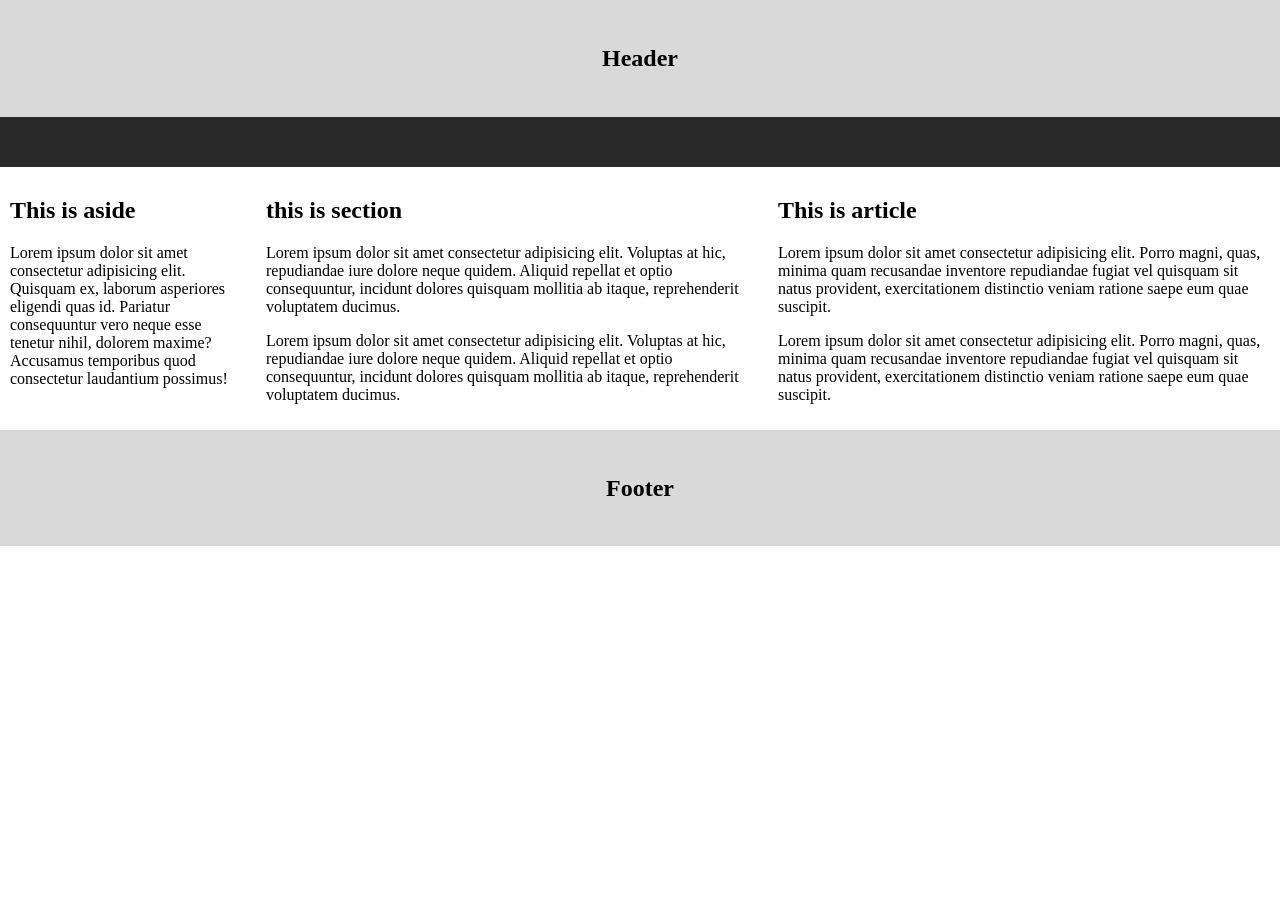
==== index.html @ af1b1bcb "web site created" ====
<!DOCTYPE html>
<html lang="en">
<head>
    <meta charset="UTF-8">
    <meta name="viewport" content="width=device-width, initial-scale=1.0">
    <title>PhotoBox</title>
    <link rel="stylesheet" href="style.css">
</head>
<body>
    <header>
        <h2>Header</h2>
    </header>

    <nav class="navbar"></nav>

    <main>
        <aside>
            <h2>This is aside</h2>
            <p>Lorem ipsum dolor sit amet consectetur adipisicing elit. Quisquam ex, laborum asperiores eligendi quas id. Pariatur consequuntur vero neque esse tenetur nihil, dolorem maxime? Accusamus temporibus quod consectetur laudantium possimus!</p>
        </aside>

        <section>
            <h2>this is section</h2>
            <p>Lorem ipsum dolor sit amet consectetur adipisicing elit. Voluptas at hic, repudiandae iure dolore neque quidem. Aliquid repellat et optio consequuntur, incidunt dolores quisquam mollitia ab itaque, reprehenderit voluptatem ducimus.</p>
            <p>Lorem ipsum dolor sit amet consectetur adipisicing elit. Voluptas at hic, repudiandae iure dolore neque quidem. Aliquid repellat et optio consequuntur, incidunt dolores quisquam mollitia ab itaque, reprehenderit voluptatem ducimus.</p>
        </section>

        <article>
            <h2>This is article</h2>
            <p>Lorem ipsum dolor sit amet consectetur adipisicing elit. Porro magni, quas, minima quam recusandae inventore repudiandae fugiat vel quisquam sit natus provident, exercitationem distinctio veniam ratione saepe eum quae suscipit.</p>
            <p>Lorem ipsum dolor sit amet consectetur adipisicing elit. Porro magni, quas, minima quam recusandae inventore repudiandae fugiat vel quisquam sit natus provident, exercitationem distinctio veniam ratione saepe eum quae suscipit.</p>
        </article>
    </main>

    <footer>
        <h2>Footer</h2>
    </footer>


</body>
</html>
---- style.css ----
*{
    box-sizing: border-box;
}
body{
    margin: 0;
}
header{
    background-color: hsl(0, 0%, 85%);
    text-align: center;
    padding: 25px;
}
.navbar{
    background-color: hsl(0, 0%, 16%);
    height: 50px;
}
aside{
    width: 20%;
    float: left;
    padding: 10px;
}
section{
    width: 40%;
    float: left;
    padding: 10px;
}
article{
    width: 40%;
    float: left;
    padding: 10px;
}
footer{
    display: block;
    clear: both;
    background-color: hsl(0, 0%, 85%);
    text-align: center;
    padding: 25px;
}
@media screen and (max-width:600px) {
    aside, section, article{
        width: 100%;
    }
}
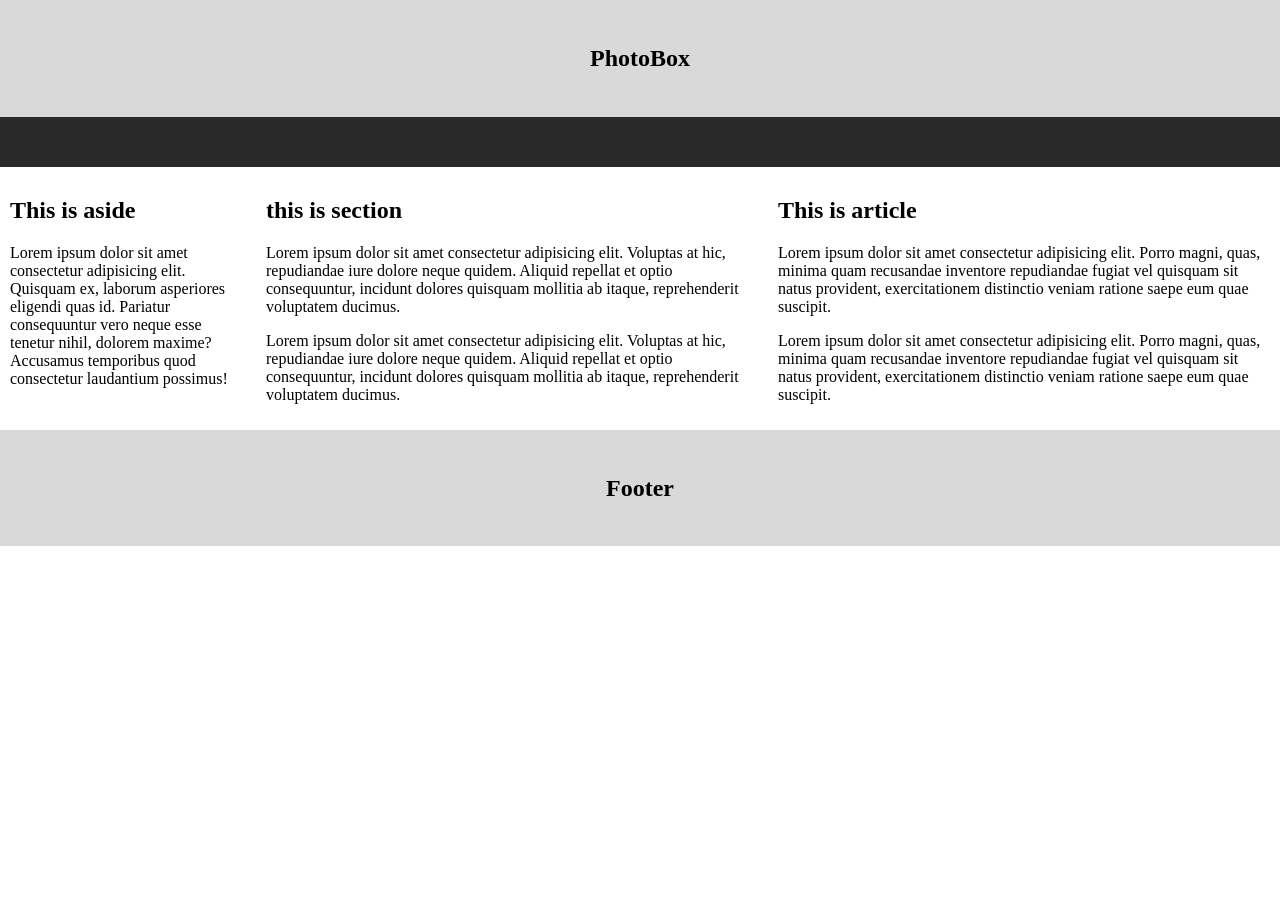
==== commit 20de6d20: "header changed" ====
--- a/index.html
+++ b/index.html
@@ -8,7 +8,7 @@
 </head>
 <body>
     <header>
-        <h2>Header</h2>
+        <h2>PhotoBox</h2>
     </header>
 
     <nav class="navbar"></nav>
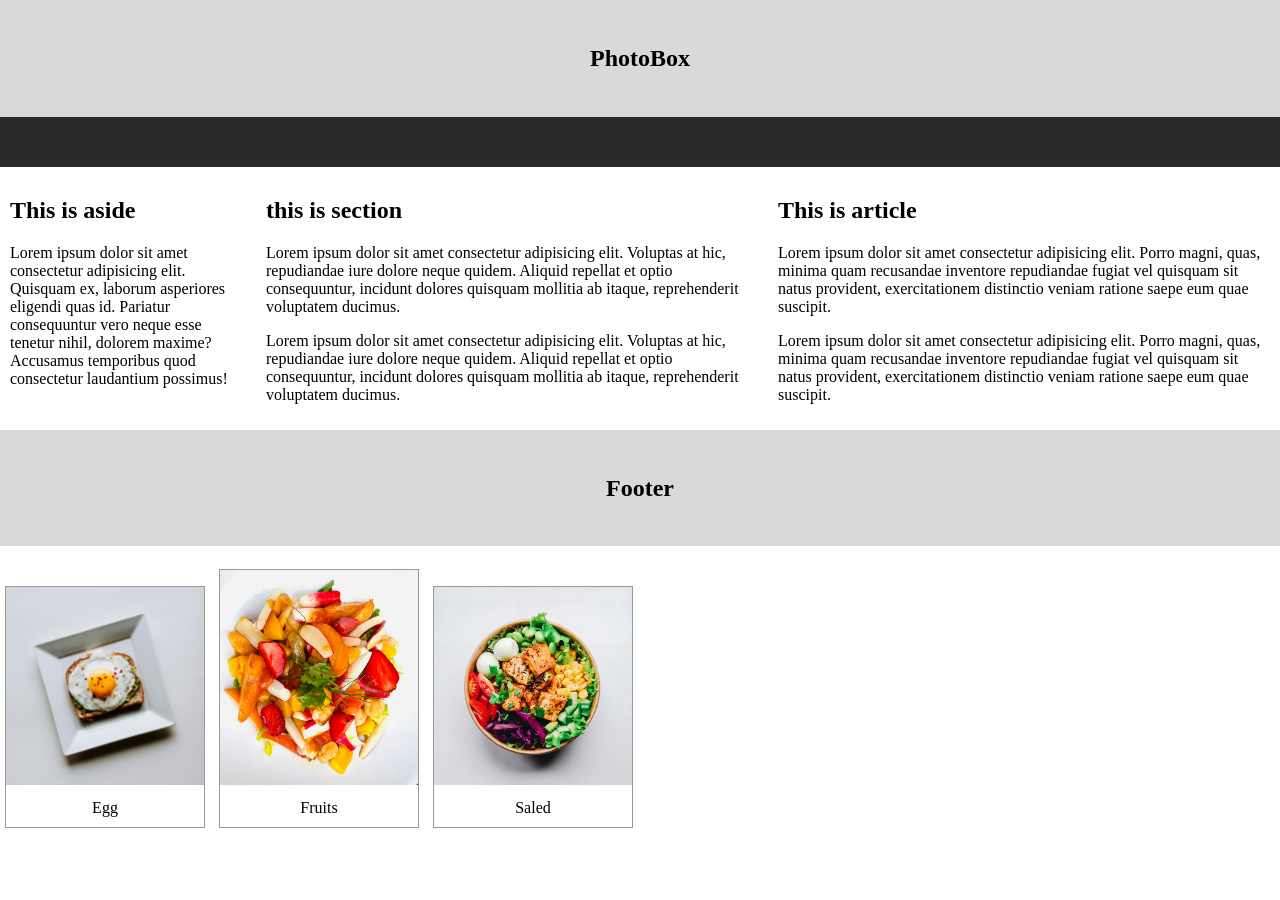
==== commit 85a1bae8: "img with css" ====
--- a/index.html
+++ b/index.html
@@ -36,6 +36,27 @@
         <h2>Footer</h2>
     </footer>
 
+    <br>
 
+    <div class="gallery">
+        <a target="_blank" href="img/egg.jpg">
+            <img src="img/egg.jpg" alt="egg">
+        </a>
+        <div class="description">Egg</div>
+    </div>
+    <div class="gallery">
+        <a target="_blank" href="img/fruits.jpg">
+            <img src="img/fruits.jpg" alt="fruits">
+        </a>
+        <div class="description">Fruits</div>
+    </div>
+    <div class="gallery">
+        <a target="_blank" href="img/saled.jpg">
+            <img src="img/saled.jpg" alt="saled">
+        </a>
+        <div class="description">Saled</div>
+    </div>
+    
+    
 </body>
 </html>
--- a/style.css
+++ b/style.css
@@ -39,4 +39,22 @@
     aside, section, article{
         width: 100%;
     }
+}
+
+.gallery{
+    display: inline-block;
+    border: 1px solid hsl(0, 0%, 60%);
+    margin: 5px;
+    width: 200px;
+}
+.gallery .description {
+    padding: 10px;
+    text-align: center;
+}
+.gallery:hover{
+    border: 1px solid hsl(0, 0%, 20%);
+}
+.gallery img{
+    width: 100%;
+    height: auto;
 }
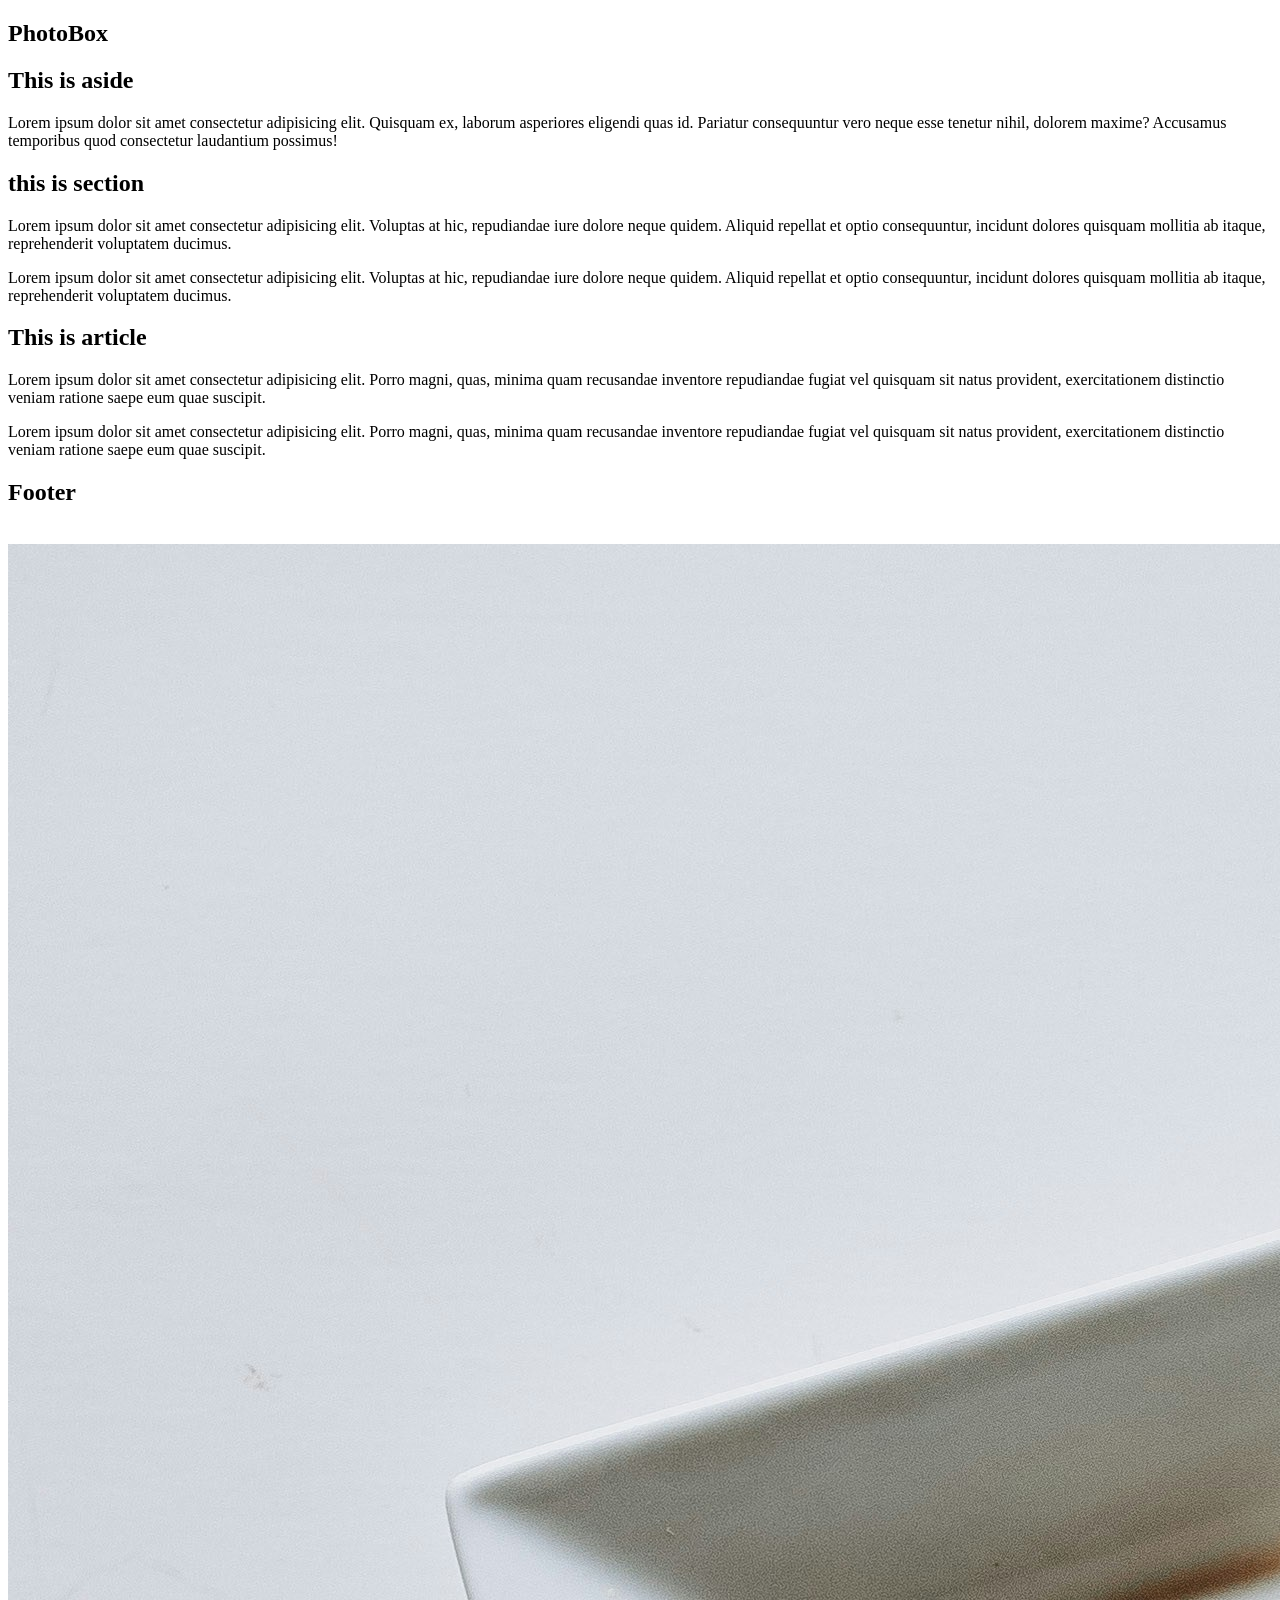
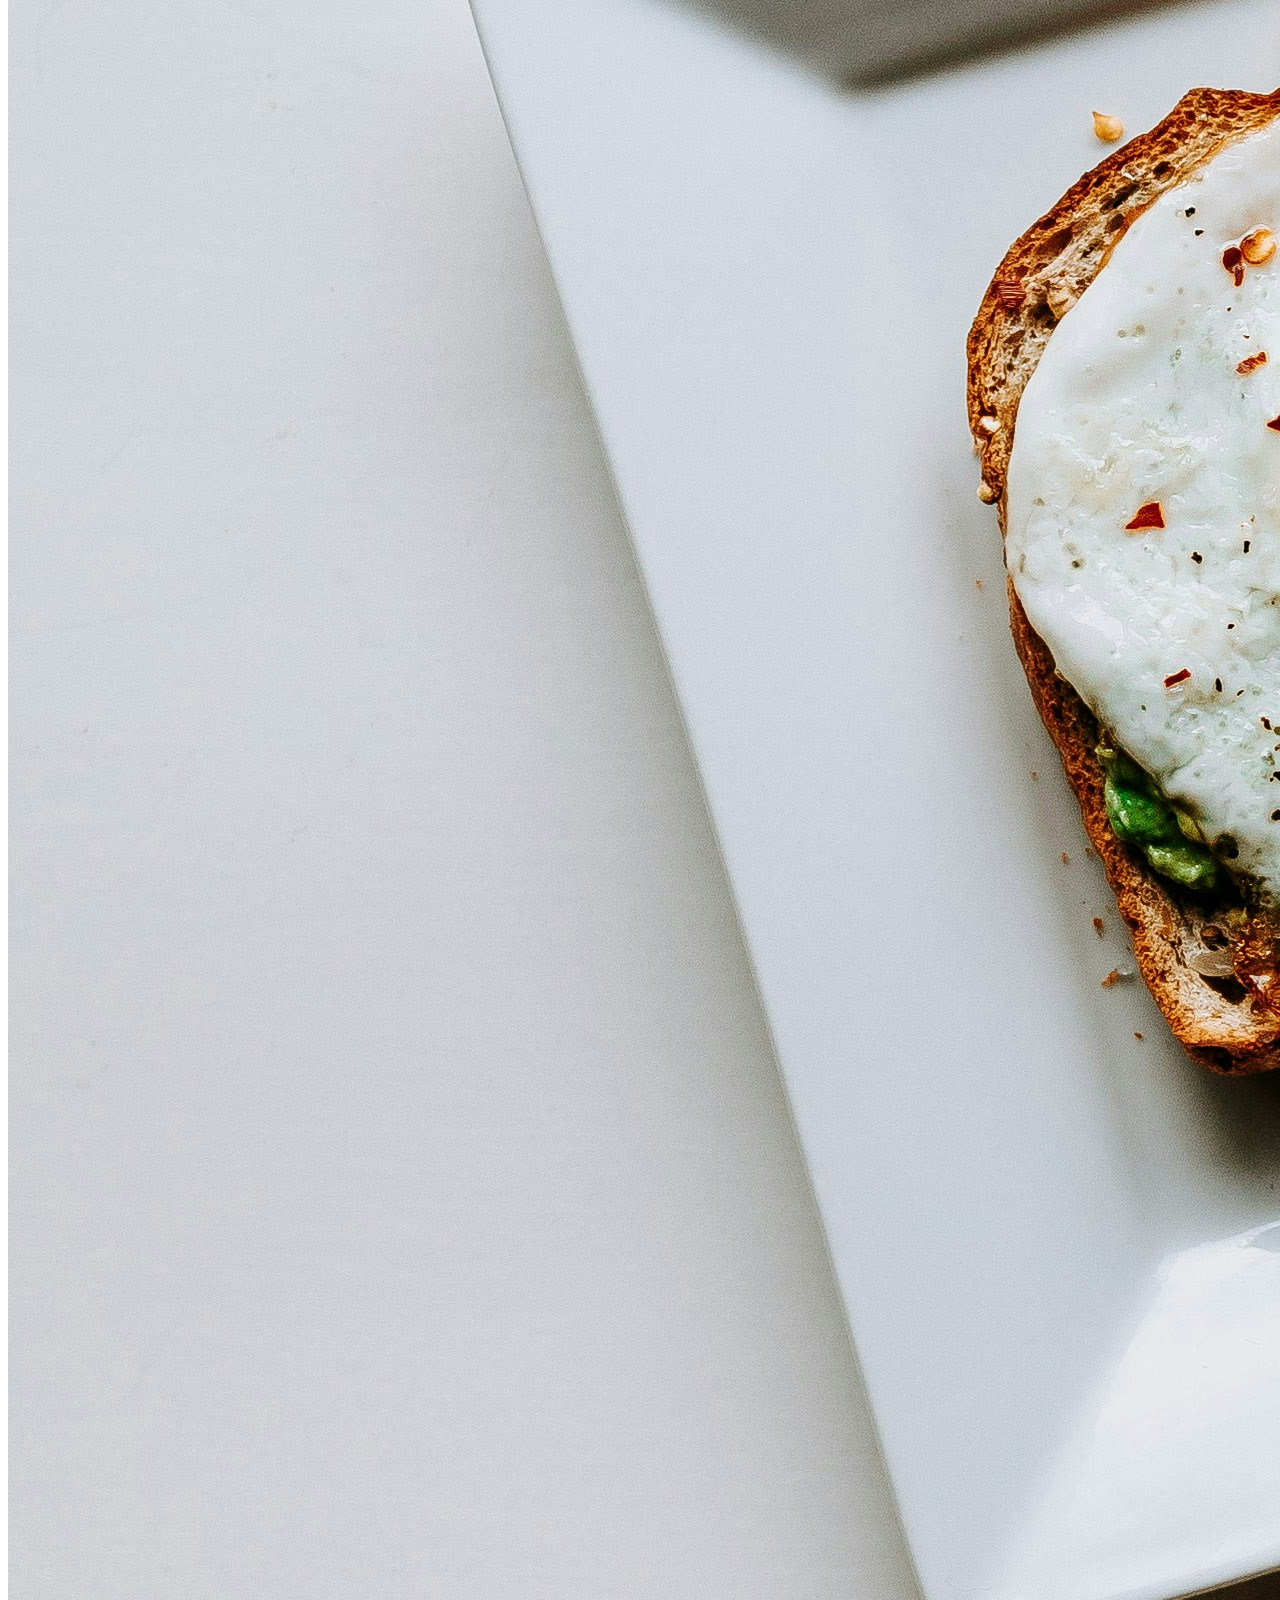
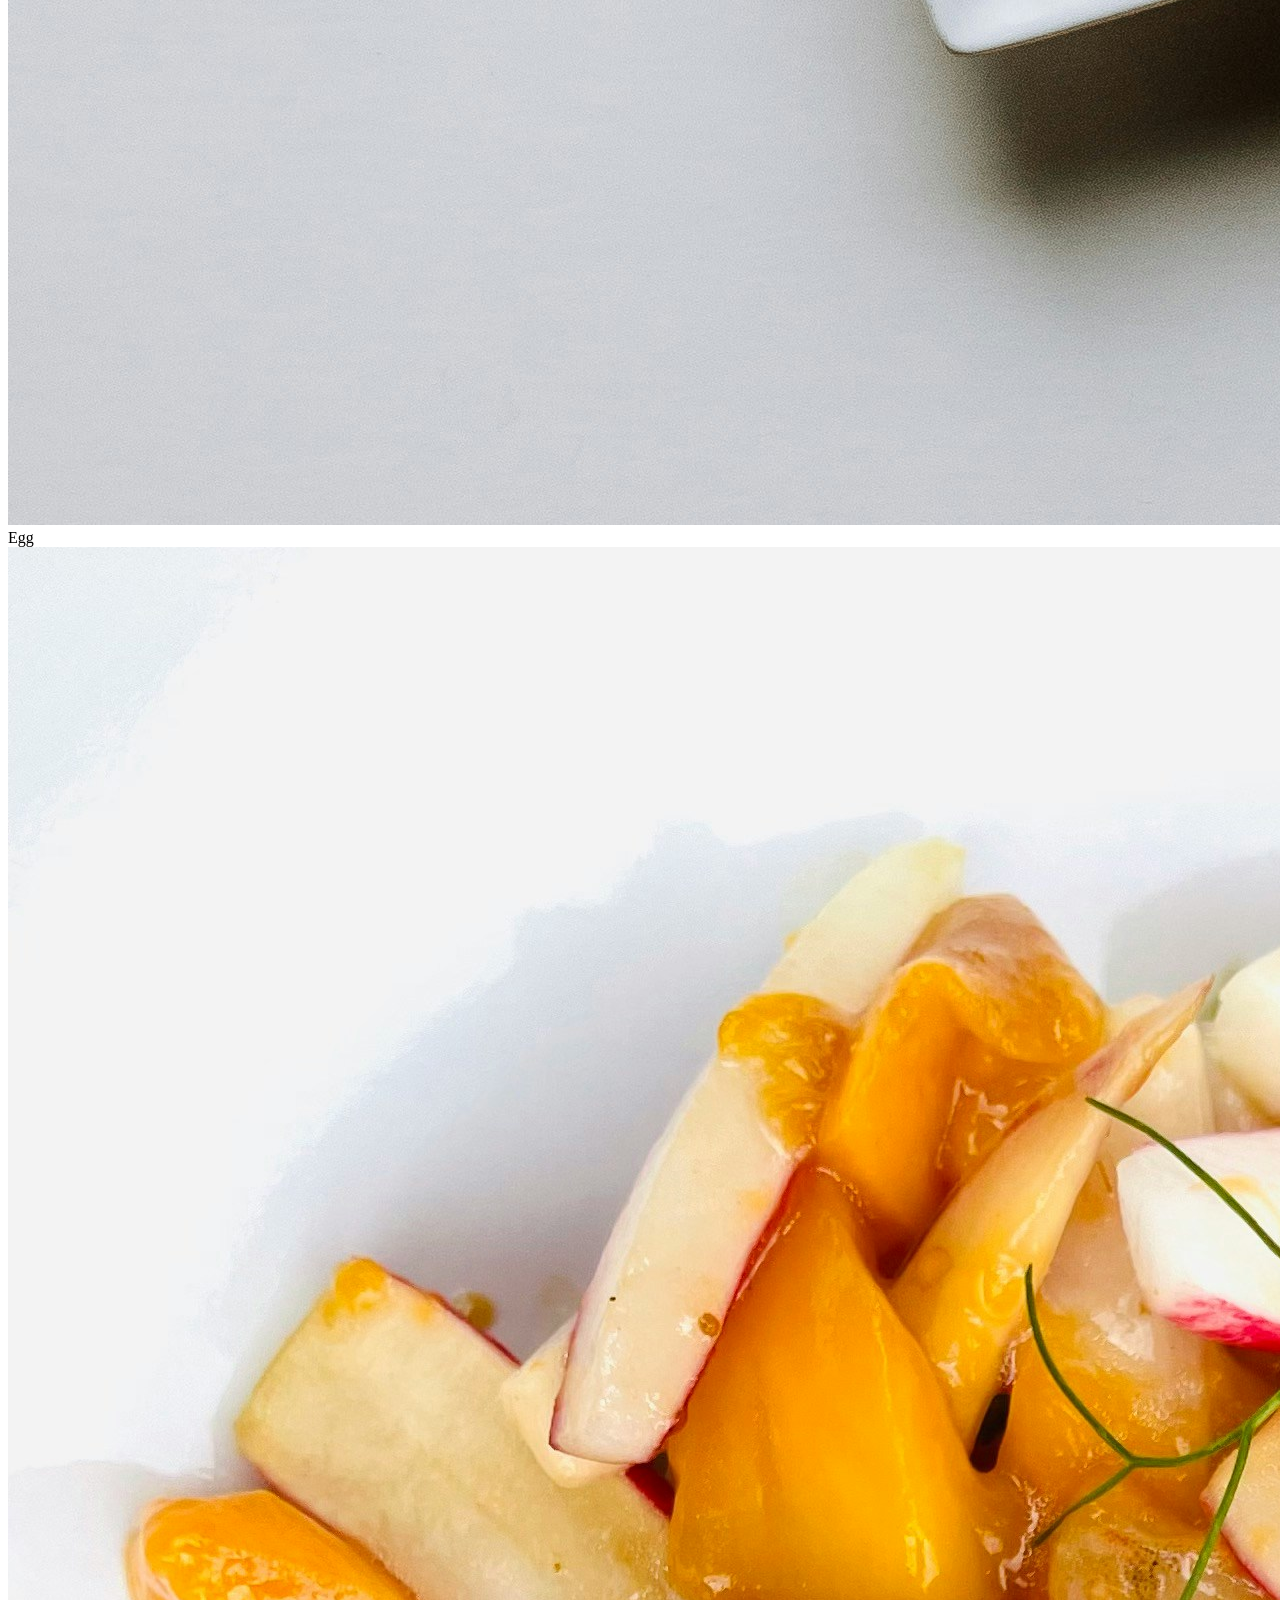
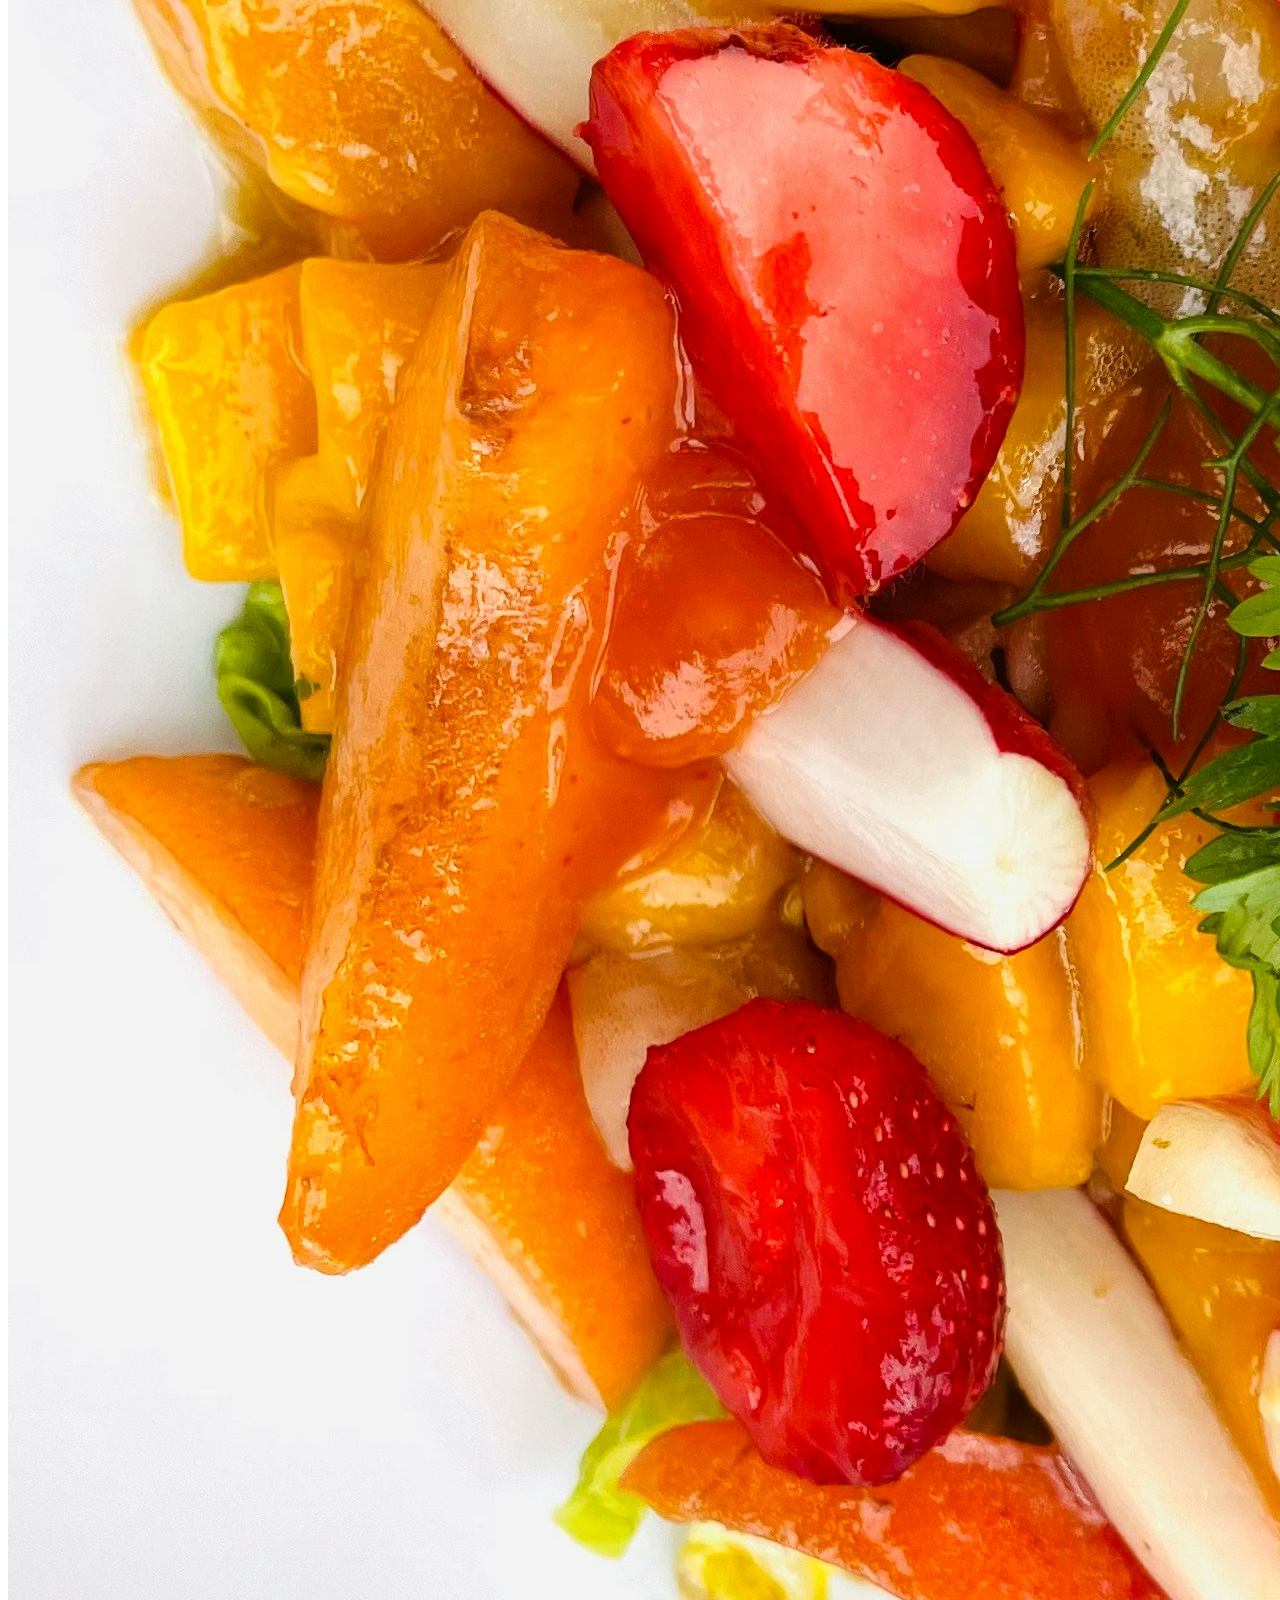
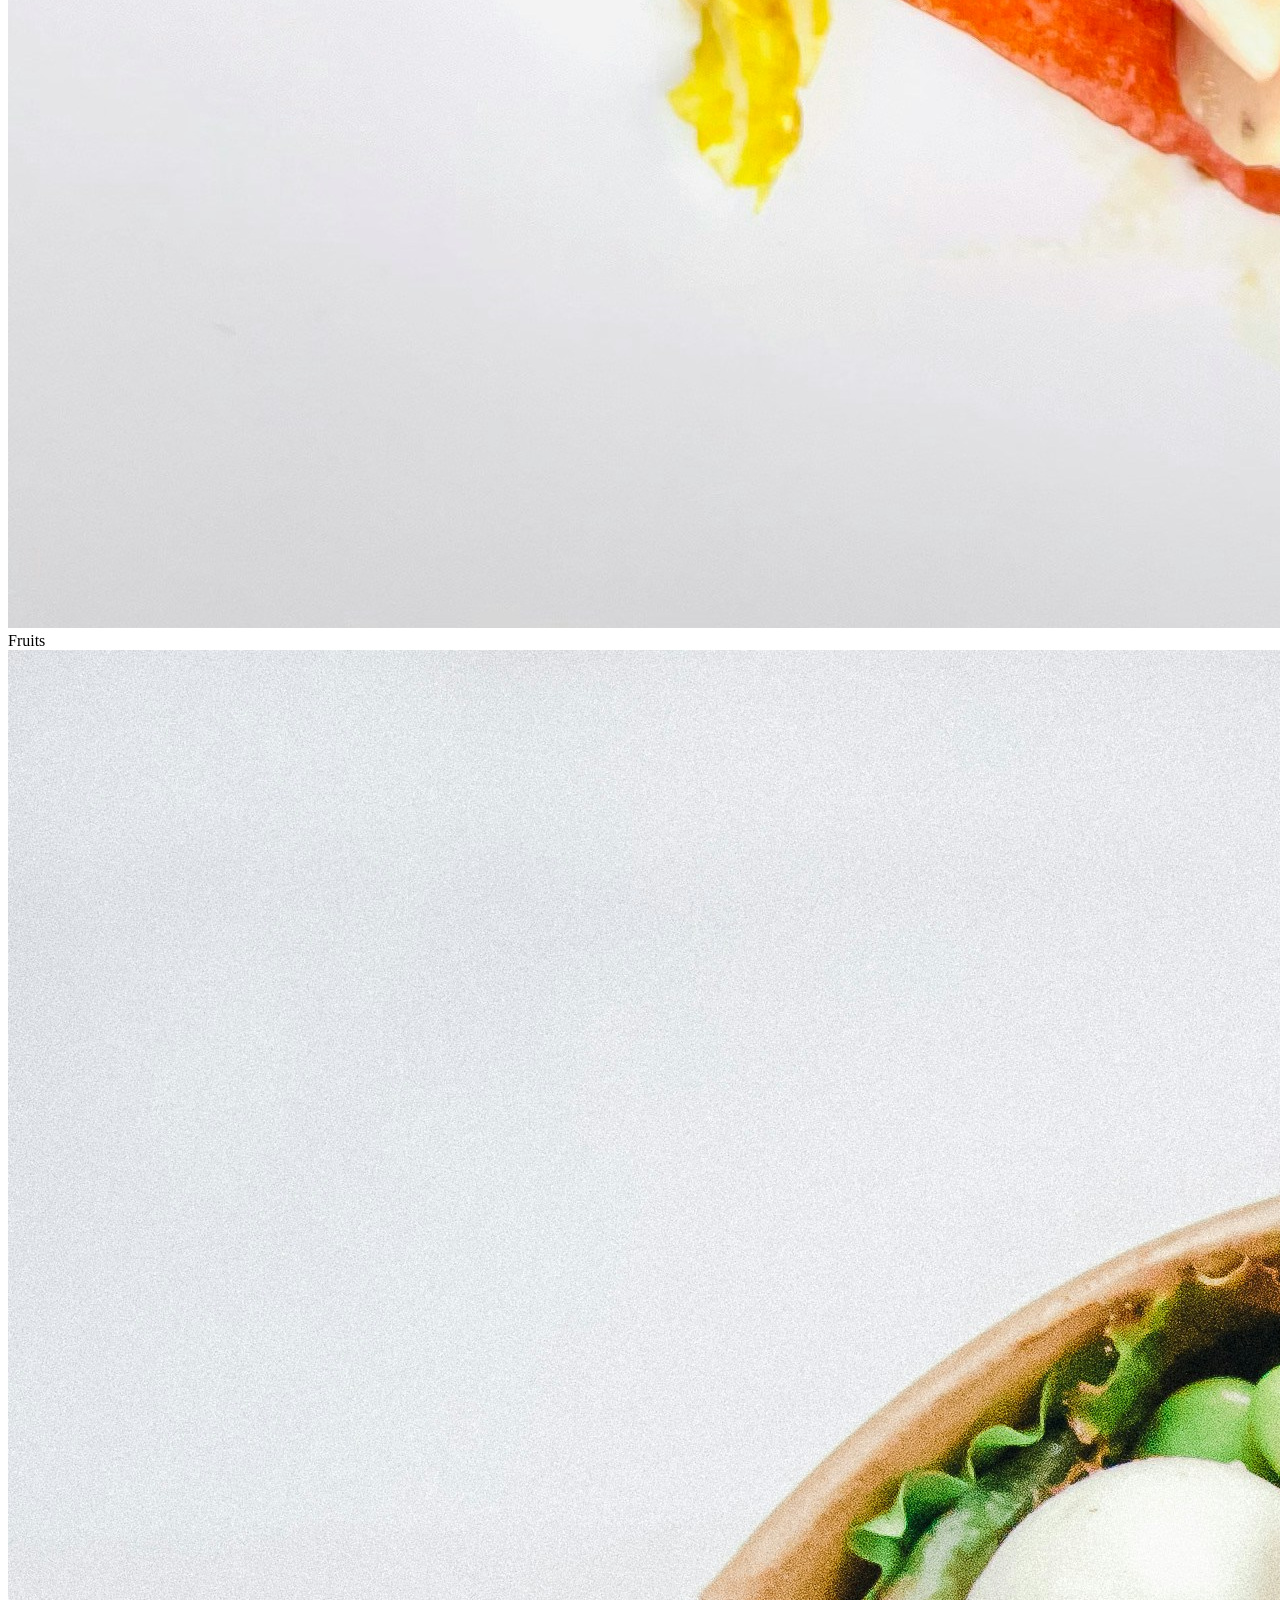
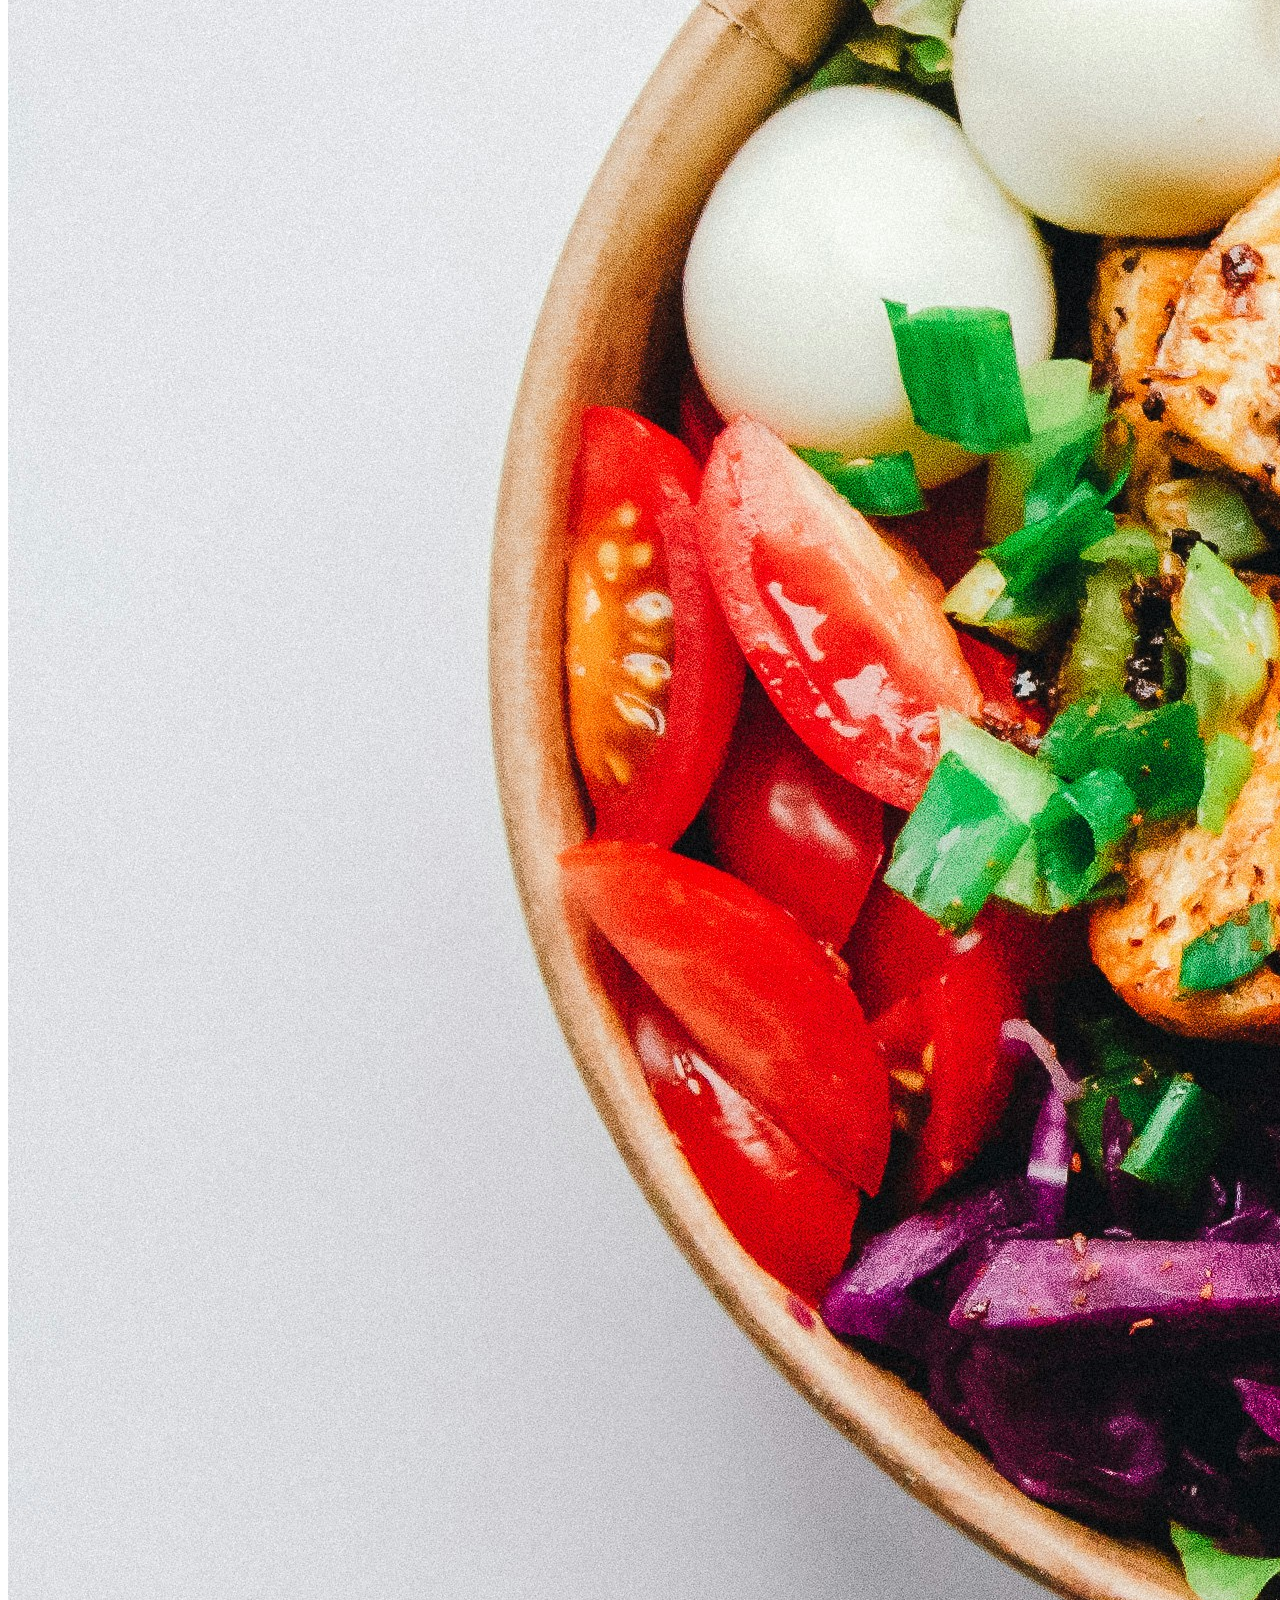
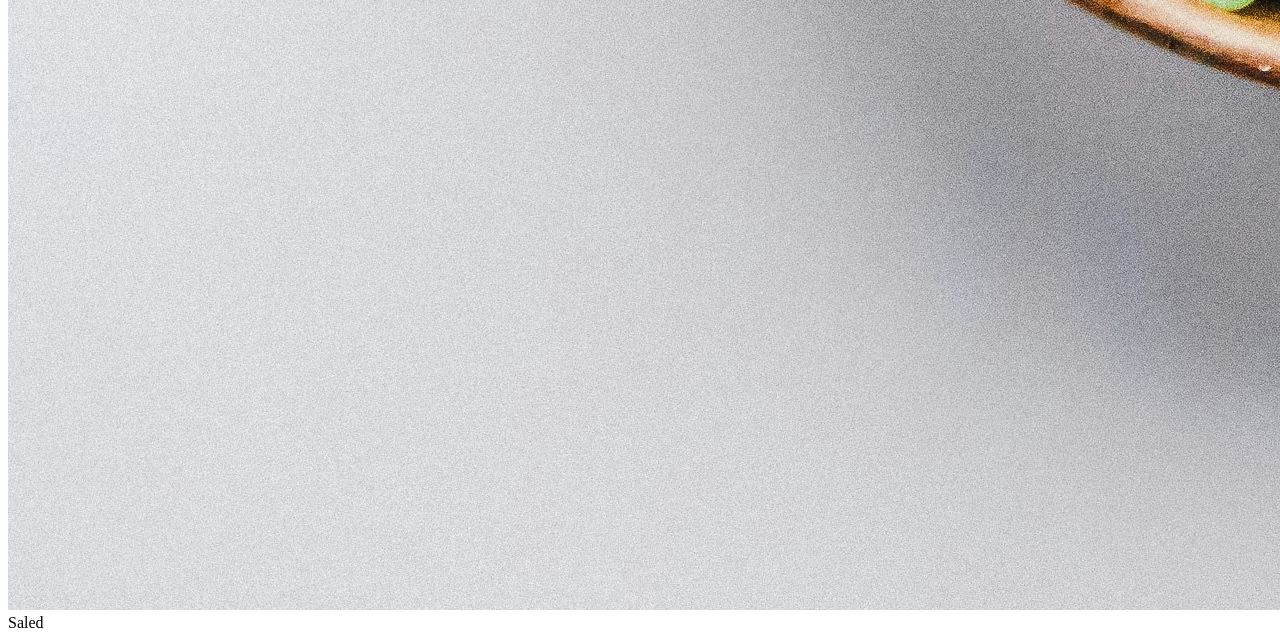
==== commit 891bda47: "error" ====
--- a/index.html
+++ b/index.html
@@ -4,7 +4,7 @@
     <meta charset="UTF-8">
     <meta name="viewport" content="width=device-width, initial-scale=1.0">
     <title>PhotoBox</title>
-    <link rel="stylesheet" href="style.css">
+    <link rel="stylesheet" href="stylecss">
 </head>
 <body>
     <header>
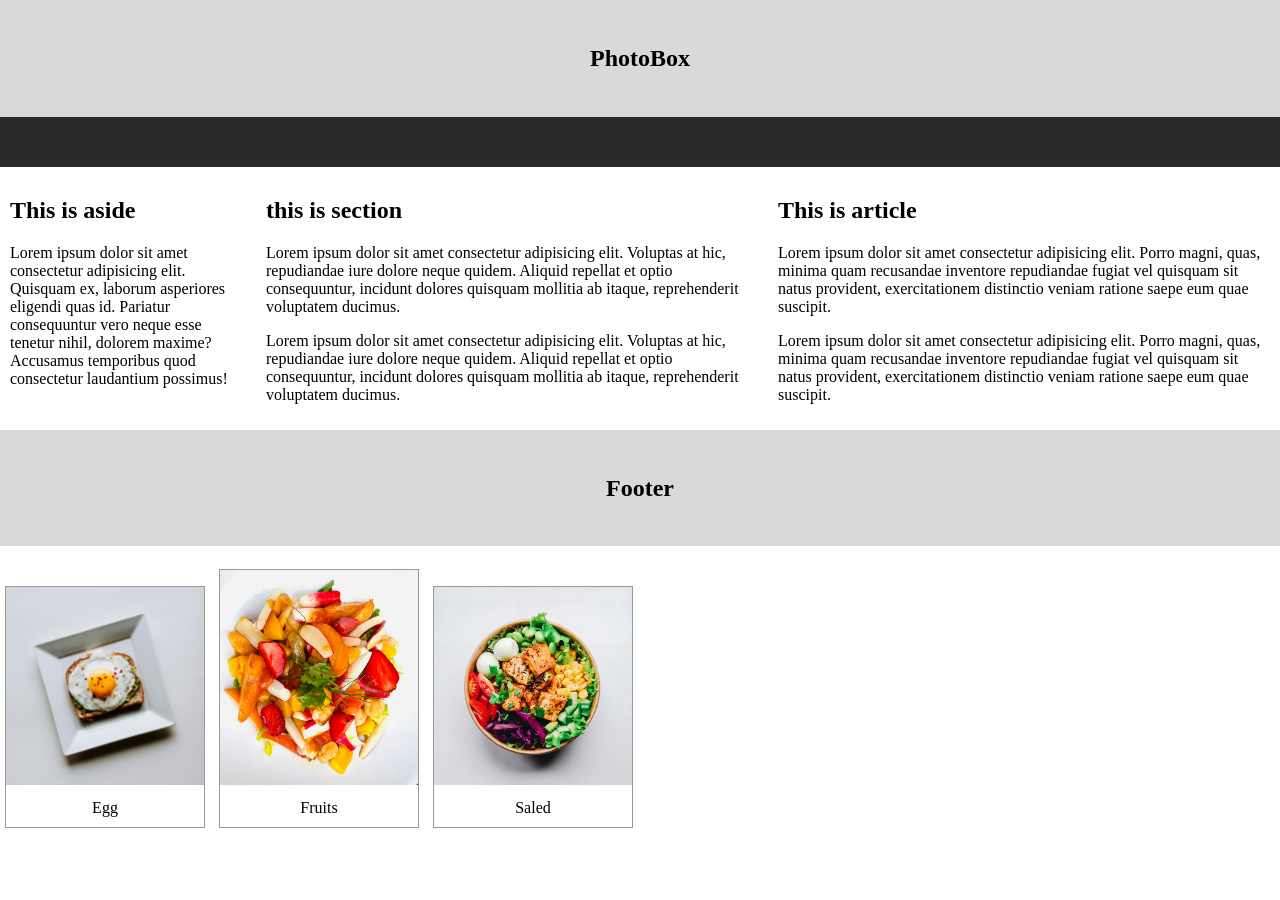
==== commit 048de8d2: "error# Please enter the commit message for your changes. Lines starting" ====
--- a/index.html
+++ b/index.html
@@ -4,7 +4,7 @@
     <meta charset="UTF-8">
     <meta name="viewport" content="width=device-width, initial-scale=1.0">
     <title>PhotoBox</title>
-    <link rel="stylesheet" href="stylecss">
+    <link rel="stylesheet" href="style.css">
 </head>
 <body>
     <header>
--- a/style.css
+++ b/style.css
@@ -0,0 +1,60 @@
+*{
+    box-sizing: border-box;
+}
+body{
+    margin: 0;
+}
+header{
+    background-color: hsl(0, 0%, 85%);
+    text-align: center;
+    padding: 25px;
+}
+.navbar{
+    background-color: hsl(0, 0%, 16%);
+    height: 50px;
+}
+aside{
+    width: 20%;
+    float: left;
+    padding: 10px;
+}
+section{
+    width: 40%;
+    float: left;
+    padding: 10px;
+}
+article{
+    width: 40%;
+    float: left;
+    padding: 10px;
+}
+footer{
+    display: block;
+    clear: both;
+    background-color: hsl(0, 0%, 85%);
+    text-align: center;
+    padding: 25px;
+}
+@media screen and (max-width:600px) {
+    aside, section, article{
+        width: 100%;
+    }
+}
+
+.gallery{
+    display: inline-block;
+    border: 1px solid hsl(0, 0%, 60%);
+    margin: 5px;
+    width: 200px;
+}
+.gallery .description {
+    padding: 10px;
+    text-align: center;
+}
+.gallery:hover{
+    border: 1px solid hsl(0, 0%, 20%);
+}
+.gallery img{
+    width: 100%;
+    height: auto;
+}
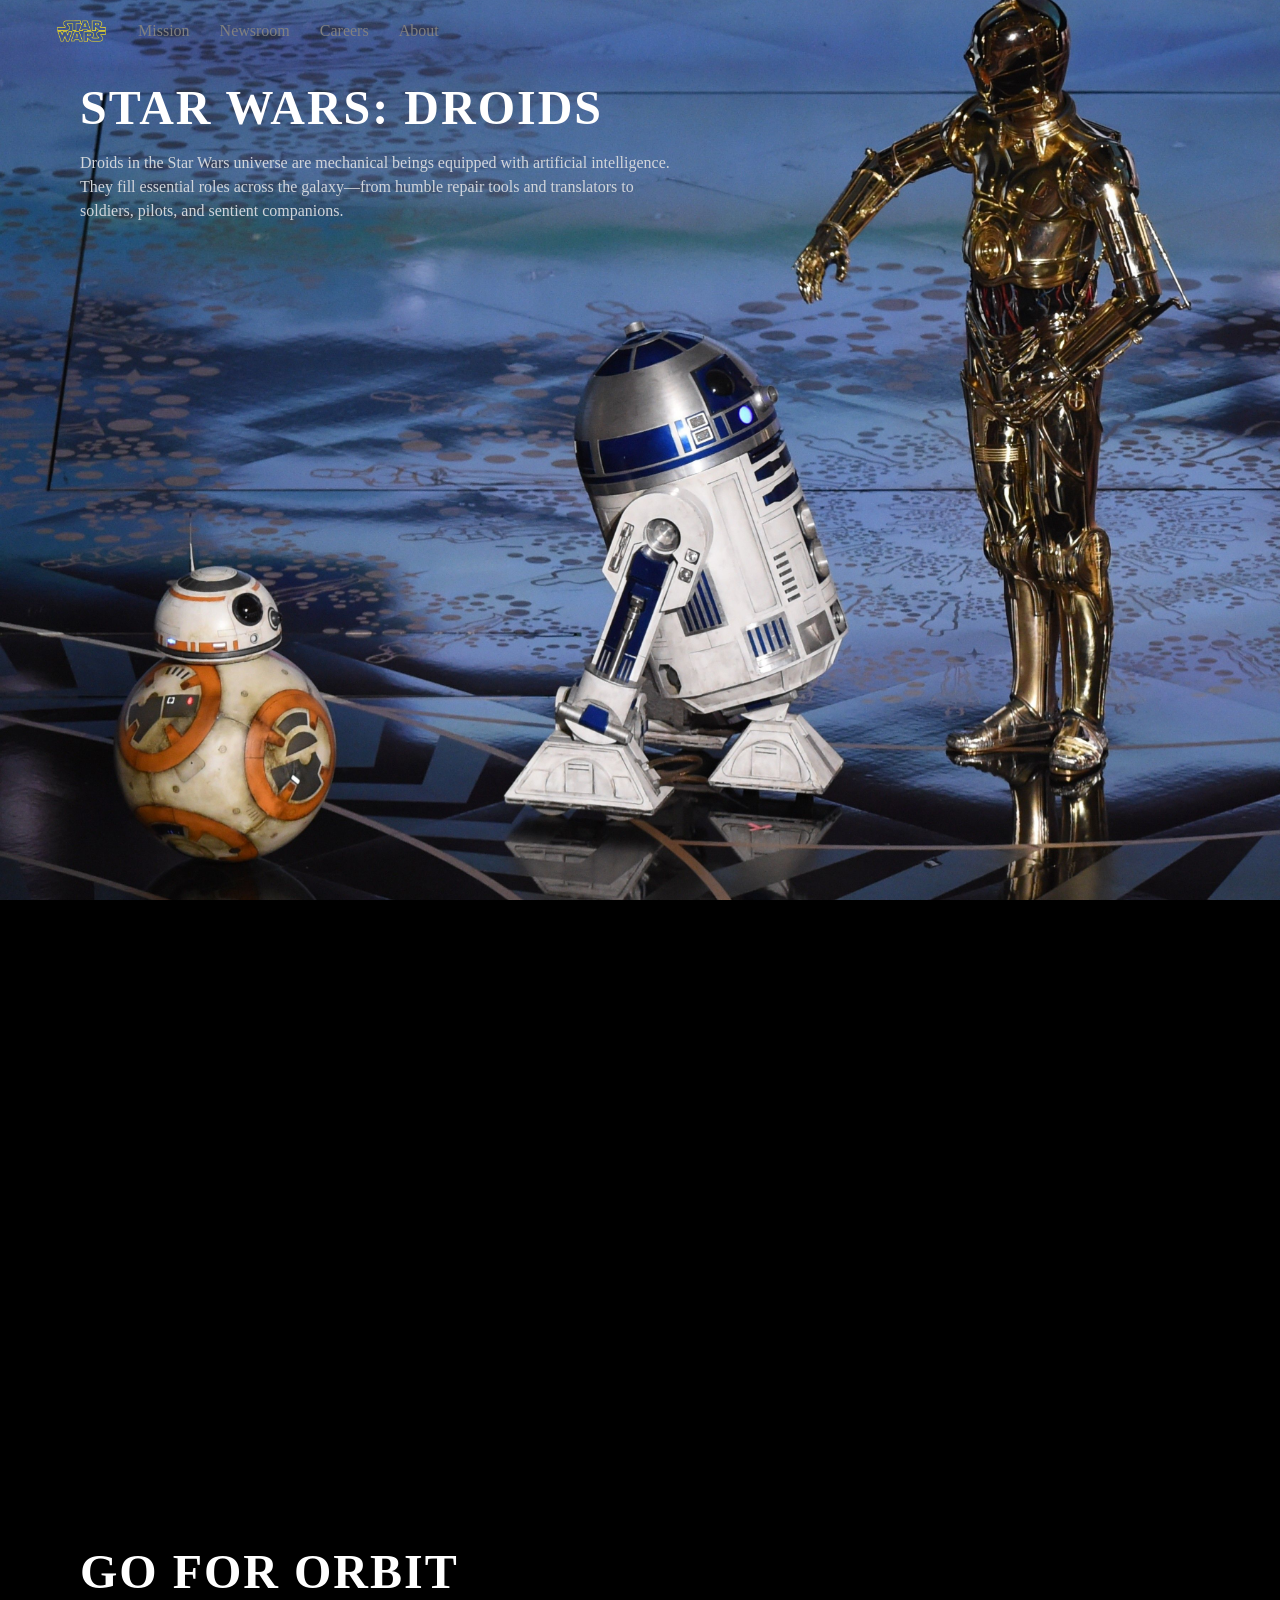
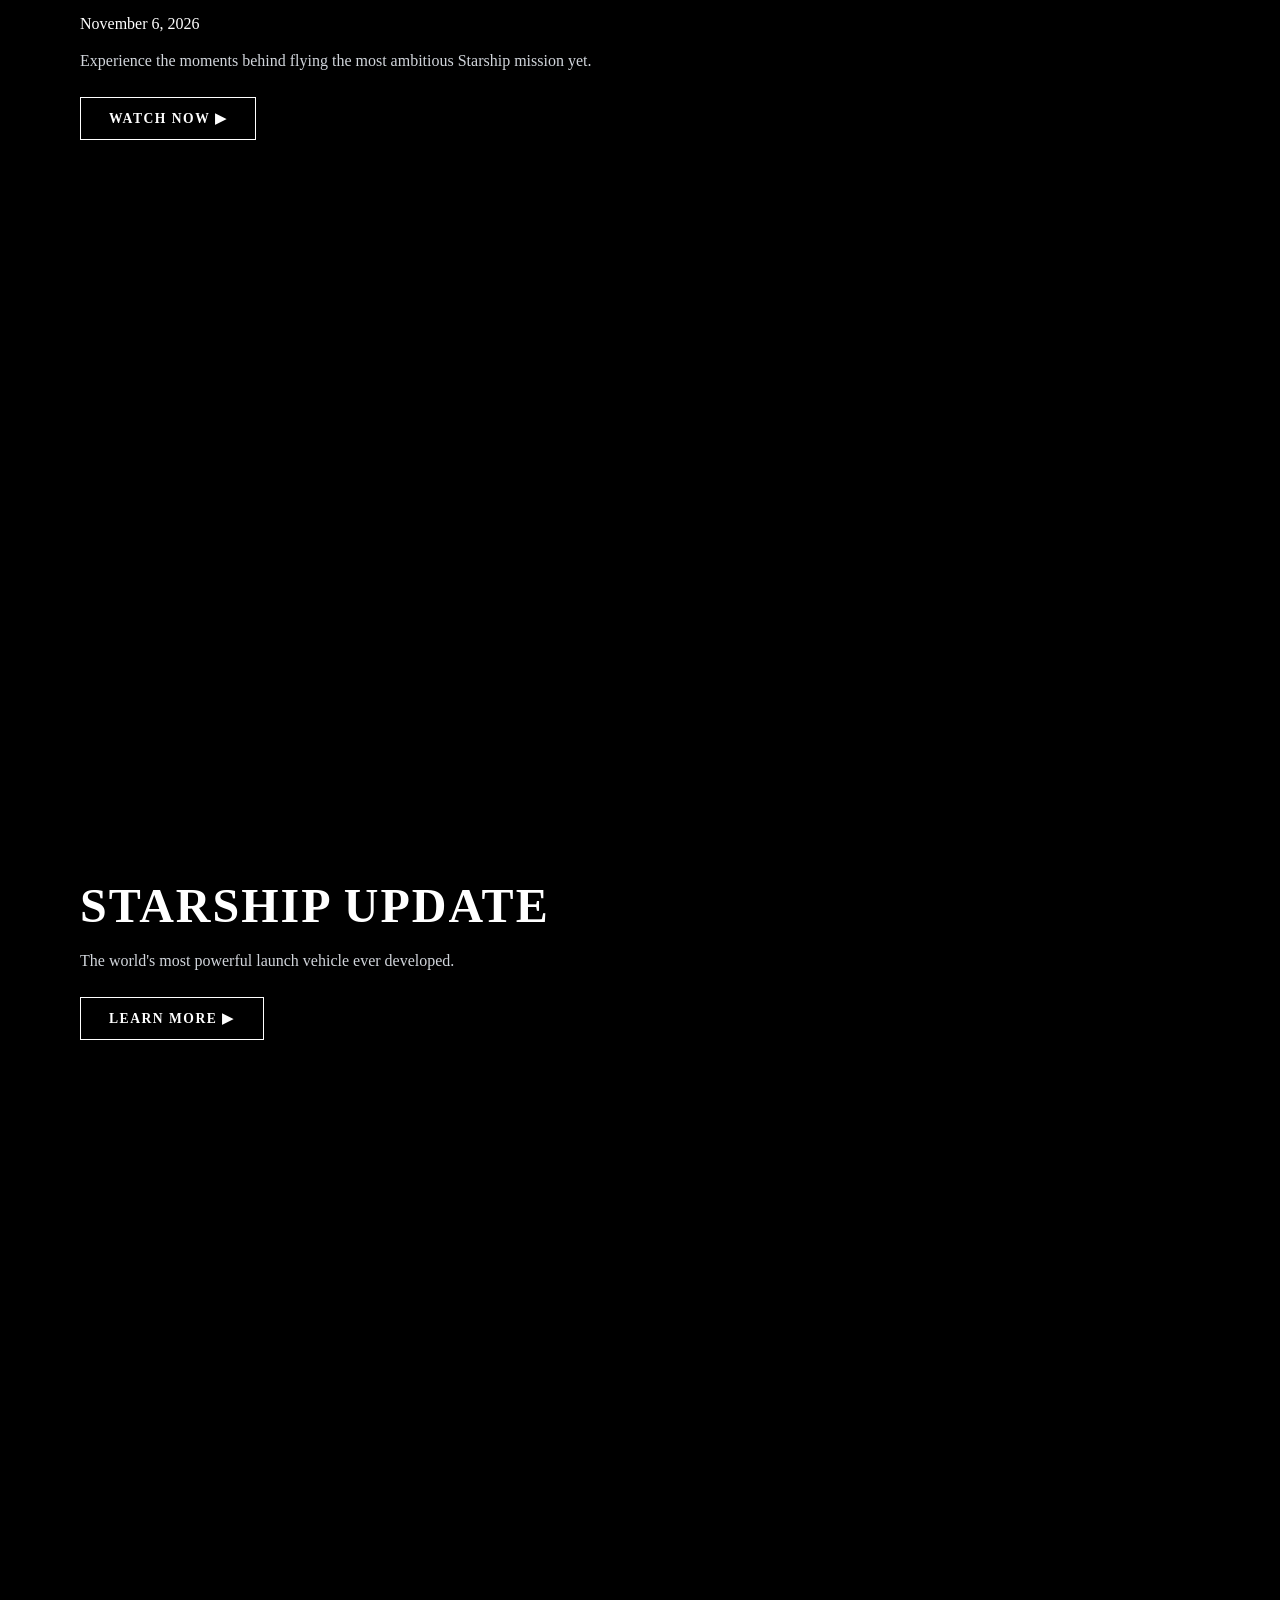
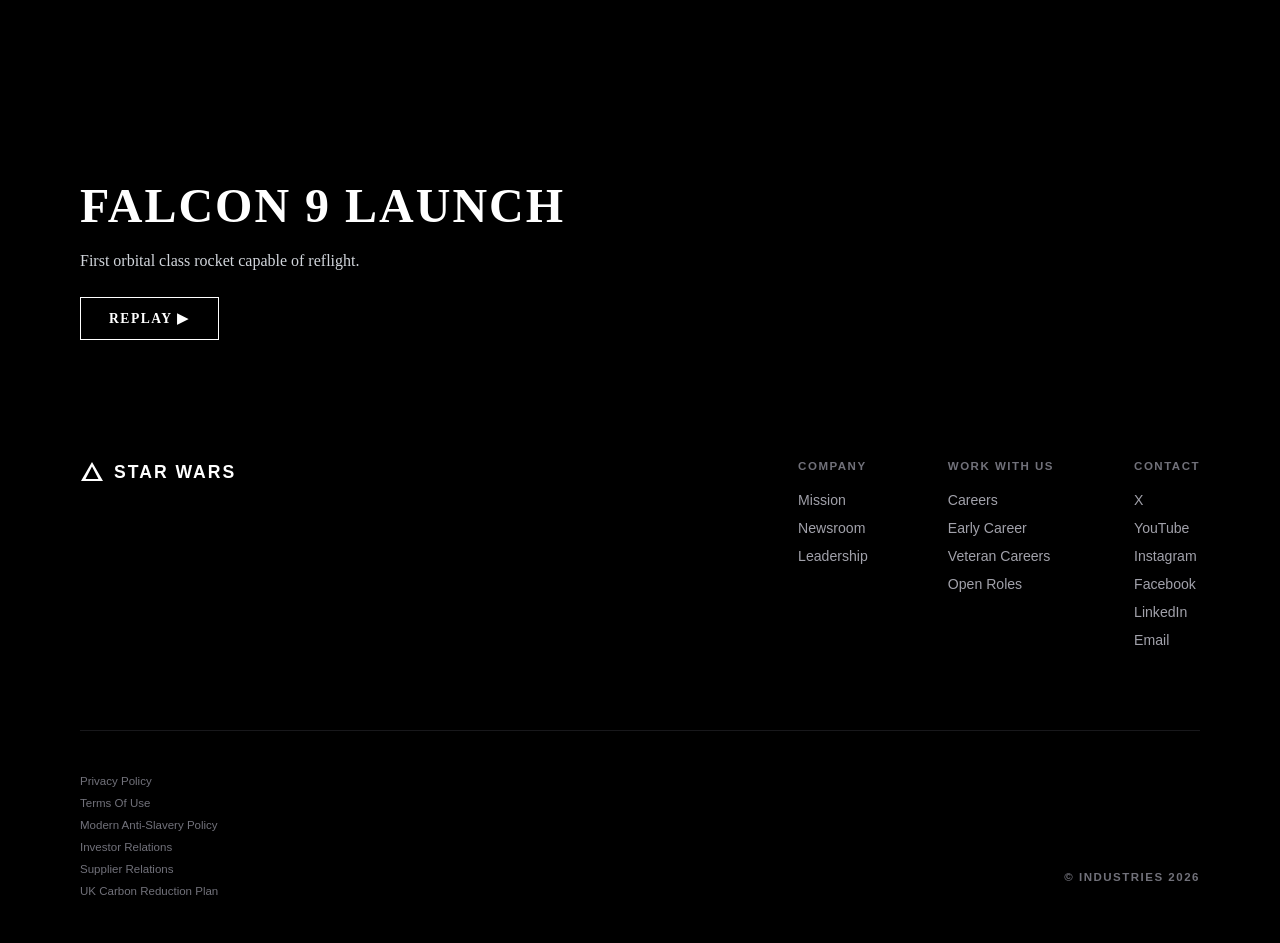
==== commit 73c092f6: "droids web site" ====
--- a/index.html
+++ b/index.html
@@ -7,56 +7,114 @@
     <link rel="stylesheet" href="style.css">
 </head>
 <body>
-    <header>
-        <h2>PhotoBox</h2>
-    </header>
+    <nav class="navbar">
+       <a href="index.html" class="nav-logo"><img src="img/Star_Wars_Logo..png"  alt="Logo"></a>
+        <ul>
+            <li><a href="R2D2.html">Mission</a></li>
+            <li><a href="C3PO.html">Newsroom</a></li>
+            <li><a href="BB28.html">Careers</a></li>
+            <li><a href="youtube.html">About</a></li>
+        </ul>
+    </nav>
+    <section class="hero-image">
+      <div class="hero-content">
+        <h1>Star Wars: Droids</h1>
+        <p class="hero-desc">Droids in the Star Wars universe are mechanical beings equipped with artificial intelligence. They fill essential roles across the galaxy—from humble repair tools and translators to soldiers, pilots, and sentient companions.</p>
+      </div>
+   </section>
 
-    <nav class="navbar"></nav>
+   <!-- Section 1: Top Hero -->
+<section class="hero-section section-orbit">
+  <div class="hero-content">
+    <h1>GO FOR ORBIT</h1>
+    <p class="hero-date">November 6, 2026</p>
+    <p class="hero-desc">Experience the moments behind flying the most ambitious Starship mission yet.</p>
+    <a href="#" class="btn-watch">WATCH NOW <span>&#9654;</span></a>
+  </div>
+</section>
 
-    <main>
-        <aside>
-            <h2>This is aside</h2>
-            <p>Lorem ipsum dolor sit amet consectetur adipisicing elit. Quisquam ex, laborum asperiores eligendi quas id. Pariatur consequuntur vero neque esse tenetur nihil, dolorem maxime? Accusamus temporibus quod consectetur laudantium possimus!</p>
-        </aside>
+<!-- Section 2: Image Below -->
+<section class="hero-section section-starship">
+  <div class="hero-content">
+    <h1>STARSHIP UPDATE</h1>
+    <p class="hero-desc">The world's most powerful launch vehicle ever developed.</p>
+    <a href="#" class="btn-watch">LEARN MORE <span>&#9654;</span></a>
+  </div>
+</section>
 
-        <section>
-            <h2>this is section</h2>
-            <p>Lorem ipsum dolor sit amet consectetur adipisicing elit. Voluptas at hic, repudiandae iure dolore neque quidem. Aliquid repellat et optio consequuntur, incidunt dolores quisquam mollitia ab itaque, reprehenderit voluptatem ducimus.</p>
-            <p>Lorem ipsum dolor sit amet consectetur adipisicing elit. Voluptas at hic, repudiandae iure dolore neque quidem. Aliquid repellat et optio consequuntur, incidunt dolores quisquam mollitia ab itaque, reprehenderit voluptatem ducimus.</p>
-        </section>
+<!-- Section 3: Another Section Below -->
+<section class="hero-section section-falcon">
+  <div class="hero-content">
+    <h1>FALCON 9 LAUNCH</h1>
+    <p class="hero-desc">First orbital class rocket capable of reflight.</p>
+    <a href="#" class="btn-watch">REPLAY <span>&#9654;</span></a>
+  </div>
+</section>
 
-        <article>
-            <h2>This is article</h2>
-            <p>Lorem ipsum dolor sit amet consectetur adipisicing elit. Porro magni, quas, minima quam recusandae inventore repudiandae fugiat vel quisquam sit natus provident, exercitationem distinctio veniam ratione saepe eum quae suscipit.</p>
-            <p>Lorem ipsum dolor sit amet consectetur adipisicing elit. Porro magni, quas, minima quam recusandae inventore repudiandae fugiat vel quisquam sit natus provident, exercitationem distinctio veniam ratione saepe eum quae suscipit.</p>
-        </article>
-    </main>
+   <footer class="site-footer">
+  <!-- Top Row: Brand Logo & Navigation Columns -->
+  <div class="footer-top">
+    <div class="footer-brand">
+      <a href="#" class="brand-logo">
+        <svg width="24" height="24" viewBox="0 0 24 24" fill="currentColor">
+          <path d="M12 2L1 21h22L12 2zm0 4.5l6.5 12.5h-13L12 6.5z"/>
+        </svg>
+        <span>STAR WARS</span>
+      </a>
+    </div>
 
-    <footer>
-        <h2>Footer</h2>
-    </footer>
+    <div class="footer-nav-groups">
+      <div class="footer-col">
+        <h4>COMPANY</h4>
+        <ul>
+          <li><a href="#">Mission</a></li>
+          <li><a href="#">Newsroom</a></li>
+          <li><a href="#">Leadership</a></li>
+        </ul>
+      </div>
 
-    <br>
+      <div class="footer-col">
+        <h4>WORK WITH US</h4>
+        <ul>
+          <li><a href="#">Careers</a></li>
+          <li><a href="#">Early Career</a></li>
+          <li><a href="#">Veteran Careers</a></li>
+          <li><a href="#">Open Roles</a></li>
+        </ul>
+      </div>
 
-    <div class="gallery">
-        <a target="_blank" href="img/egg.jpg">
-            <img src="img/egg.jpg" alt="egg">
-        </a>
-        <div class="description">Egg</div>
+      <div class="footer-col">
+        <h4>CONTACT</h4>
+        <ul>
+          <li><a href="#">X</a></li>
+          <li><a href="#">YouTube</a></li>
+          <li><a href="#">Instagram</a></li>
+          <li><a href="#">Facebook</a></li>
+          <li><a href="#">LinkedIn</a></li>
+          <li><a href="mailto:" class="email-link">Email</a></li>
+        </ul>
+      </div>
     </div>
-    <div class="gallery">
-        <a target="_blank" href="img/fruits.jpg">
-            <img src="img/fruits.jpg" alt="fruits">
-        </a>
-        <div class="description">Fruits</div>
+  </div>
+
+  <!-- Bottom Row: Copyright/Legal Links & Contact Email -->
+  <div class="footer-bottom">
+    <div class="legal-info">
+      
+      <ul class="legal-links">
+        <li><a href="#">Privacy Policy</a></li>
+        <li><a href="#">Terms Of Use</a></li>
+        <li><a href="#">Modern Anti-Slavery Policy</a></li>
+        <li><a href="#">Investor Relations</a></li>
+        <li><a href="#">Supplier Relations</a></li>
+        <li><a href="#">UK Carbon Reduction Plan</a></li>
+      </ul>
     </div>
-    <div class="gallery">
-        <a target="_blank" href="img/saled.jpg">
-            <img src="img/saled.jpg" alt="saled">
-        </a>
-        <div class="description">Saled</div>
+
+    <div>
+      <h4>&copy; INDUSTRIES 2026</h4>
     </div>
-    
-    
+  </div>
+</footer>
 </body>
 </html>
--- a/style.css
+++ b/style.css
@@ -2,59 +2,305 @@
     box-sizing: border-box;
 }
 body{
-    margin: 0;
-}
-header{
-    background-color: hsl(0, 0%, 85%);
-    text-align: center;
-    padding: 25px;
-}
-.navbar{
-    background-color: hsl(0, 0%, 16%);
-    height: 50px;
-}
-aside{
-    width: 20%;
-    float: left;
-    padding: 10px;
-}
-section{
-    width: 40%;
-    float: left;
-    padding: 10px;
-}
-article{
-    width: 40%;
-    float: left;
-    padding: 10px;
-}
-footer{
-    display: block;
-    clear: both;
-    background-color: hsl(0, 0%, 85%);
-    text-align: center;
-    padding: 25px;
-}
+    margin: 0px;
+}
+
 @media screen and (max-width:600px) {
     aside, section, article{
         width: 100%;
     }
 }
 
-.gallery{
-    display: inline-block;
-    border: 1px solid hsl(0, 0%, 60%);
-    margin: 5px;
-    width: 200px;
-}
-.gallery .description {
-    padding: 10px;
+.navbar {
+  position: fixed;
+  top: 0;
+  left: 0;
+  width: 100%;
+  background-color: transparent;
+  z-index: 1000;
+  margin: 0;
+  padding: 0 40px;          /* Adds breathing room from the screen edges */
+  box-sizing: border-box;
+  display: flex;            /* Puts logo and links on the SAME horizontal row */
+  align-items: center;      /* Vertically aligns logo and links to the same height */
+  justify-content: ; /* Pushes logo to left, links to right */
+}
+
+.navbar ul{
+    list-style: none;
+    background-color: transparent;
+    padding: 0px;
+    margin: 0px;
+    display: flex;
+    justify-content: center;
+    align-items: center;
+}
+.navbar a{
+    color: gray;
+    text-decoration: none;
+    padding: 15px;
+    display: block;
     text-align: center;
 }
-.gallery:hover{
-    border: 1px solid hsl(0, 0%, 20%);
-}
-.gallery img{
-    width: 100%;
-    height: auto;
+.navbar a:hover{
+    color: white;
+}
+.nav-logo img {
+  height: 32px;
+  width: auto;
+  display: block;
+}
+
+
+.hero-image {
+  position: relative;
+  width: 100%;
+  height: 100vh; /* 100% of viewport height */
+  background: url("img/all3.jpg") no-repeat center center/cover;
+  
+  /* Positions text at the bottom left like SpaceX */
+  display: flex;
+  align-items: flex-start; 
+  padding: 40px 80px;
+}
+
+.hero-content {
+  color: #ffffff;
+  max-width: 550px;
+}
+
+.hero-content h1 {
+  font-size: 3rem;
+  font-weight: 800;
+  letter-spacing: 2px;
+  margin-bottom: 12px;
+  text-transform: uppercase;
+}
+
+.hero-desc {
+  font-size: 1rem;
+  line-height: 1.5;
+  color: #d1d5db;
+  margin-bottom: 24px;
+}
+
+.v1-image {
+  position: relative;
+  width: 100%;
+  height: 100vh; /* 100% of viewport height */
+  background: url("img/v1.jpg") no-repeat center center/cover;
+  
+  /* Positions text at the bottom left like SpaceX */
+  display: flex;
+  align-items: flex-end; 
+  padding: 40px 80px;
+}
+
+  .v1-content {
+  color: #ffffff;
+  max-width: 550px;
+}
+
+.v1-content h1 {
+  font-size: 3rem;
+  font-weight: 800;
+  letter-spacing: 2px;
+  margin-bottom: 12px;
+  text-transform: uppercase;
+}
+
+.v1-desc {
+  font-size: 1rem;
+  line-height: 1.5;
+  color: #d1d5db;
+  margin-bottom: 24px;
+}
+/* SpaceX style transparent bordered button */
+.btn-watch {
+  display: inline-block;
+  padding: 12px 28px;
+  color: #ffffff;
+  border: 1px solid #ffffff;
+  text-decoration: none;
+  font-size: 0.85rem;
+  font-weight: 700;
+  letter-spacing: 1.5px;
+  transition: background-color 0.3s ease, color 0.3s ease;
+}
+
+.btn-watch:hover {
+  background-color: #ffffff;
+  color: #000000;
+}
+
+
+/* Base Footer Container */
+.site-footer {
+  background-color: #000000;
+  color: #ffffff;
+  padding: 60px 80px 40px;
+  font-family: -apple-system, BlinkMacSystemFont, "Segoe UI", Roboto, sans-serif;
+  box-sizing: border-box;
+}
+
+/* Clear list bullet points and default margin/padding */
+.site-footer ul {
+  list-style: none;
+  padding: 0;
+  margin: 0;
+}
+
+.site-footer a {
+  text-decoration: none;
+  color: #a1a1aa;
+  transition: color 0.2s ease;
+}
+
+.site-footer a:hover {
+  color: #ffffff;
+}
+
+/* Headings (COMPANY, WORK WITH US, SOCIAL, CONTACT) */
+.site-footer h4 {
+  font-size: 0.72rem;
+  letter-spacing: 1.5px;
+  text-transform: uppercase;
+  color: #71717a;
+  margin: 0 0 20px 0;
+}
+
+/* Top Section Layout */
+.footer-top {
+  display: flex;
+  justify-content: space-between;
+  align-items: flex-start;
+  margin-bottom: 70px;
+}
+
+.footer-brand .brand-logo {
+  display: flex;
+  align-items: center;
+  gap: 10px;
+  color: #ffffff;
+  font-size: 1.1rem;
+  font-weight: 700;
+  letter-spacing: 2px;
+}
+
+.footer-nav-groups {
+  display: flex;
+  gap: 80px;
+}
+
+.footer-col ul li {
+  margin-bottom: 12px;
+  font-size: 0.88rem;
+}
+
+/* Bottom Section Layout */
+.footer-bottom {
+  display: flex;
+  justify-content: space-between;
+  align-items: flex-end;
+  border-top: 1px solid #18181b;
+  padding-top: 40px;
+}
+
+.copyright {
+  font-size: 0.75rem;
+  letter-spacing: 1px;
+  color: #e4e4e7;
+  font-weight: 600;
+  margin-bottom: 12px;
+}
+
+.legal-links li {
+  margin-bottom: 4px;
+}
+
+.legal-links a {
+  font-size: 0.72rem;
+  color: #71717a;
+}
+
+.legal-links a:hover {
+  color: #d4d4d8;
+}
+
+.contact-info {
+  text-align: right;
+}
+
+.contact-info .email-link {
+  font-size: 0.88rem;
+  color: #ffffff;
+}
+
+
+html, body {
+  margin: 0;
+  padding: 0;
+  background-color: #000000; /* Makes overscroll area black instead of white */
+  overscroll-behavior-y: none; /* Stops the elastic rubber-band bounce in Safari */
+}
+
+/* Base styles shared by all full-screen sections */
+.hero-section {
+  position: relative;
+  width: 100%;
+  min-height: 100vh; /* Fills the full browser screen */
+  display: flex;
+  align-items: flex-end; /* Pins content to the bottom */
+  padding: 60px 80px;
+  box-sizing: border-box;
+}
+
+/* Individual backgrounds for each section */
+.section-orbit {
+  background: url("img/orbit.jpg") no-repeat center center/cover;
+}
+
+.section-starship {
+  background: url("img/starship.jpg") no-repeat center center/cover;
+}
+
+.section-falcon {
+  background: url("img/falcon.jpg") no-repeat center center/cover;
+}
+
+/* Text and button styling */
+.hero-content {
+  color: #ffffff;
+  max-width: 600px;
+}
+
+.hero-content h1 {
+  font-size: 3rem;
+  font-weight: 800;
+  letter-spacing: 2px;
+  margin-bottom: 12px;
+}
+
+.hero-desc {
+  font-size: 1rem;
+  line-height: 1.5;
+  color: #d1d5db;
+  margin-bottom: 24px;
+}
+
+.btn-watch {
+  display: inline-block;
+  padding: 12px 28px;
+  color: #ffffff;
+  border: 1px solid #ffffff;
+  text-decoration: none;
+  font-size: 0.85rem;
+  font-weight: 700;
+  letter-spacing: 1.5px;
+  transition: background-color 0.3s ease, color 0.3s ease;
+}
+
+.btn-watch:hover {
+  background-color: #ffffff;
+  color: #000000;
 }
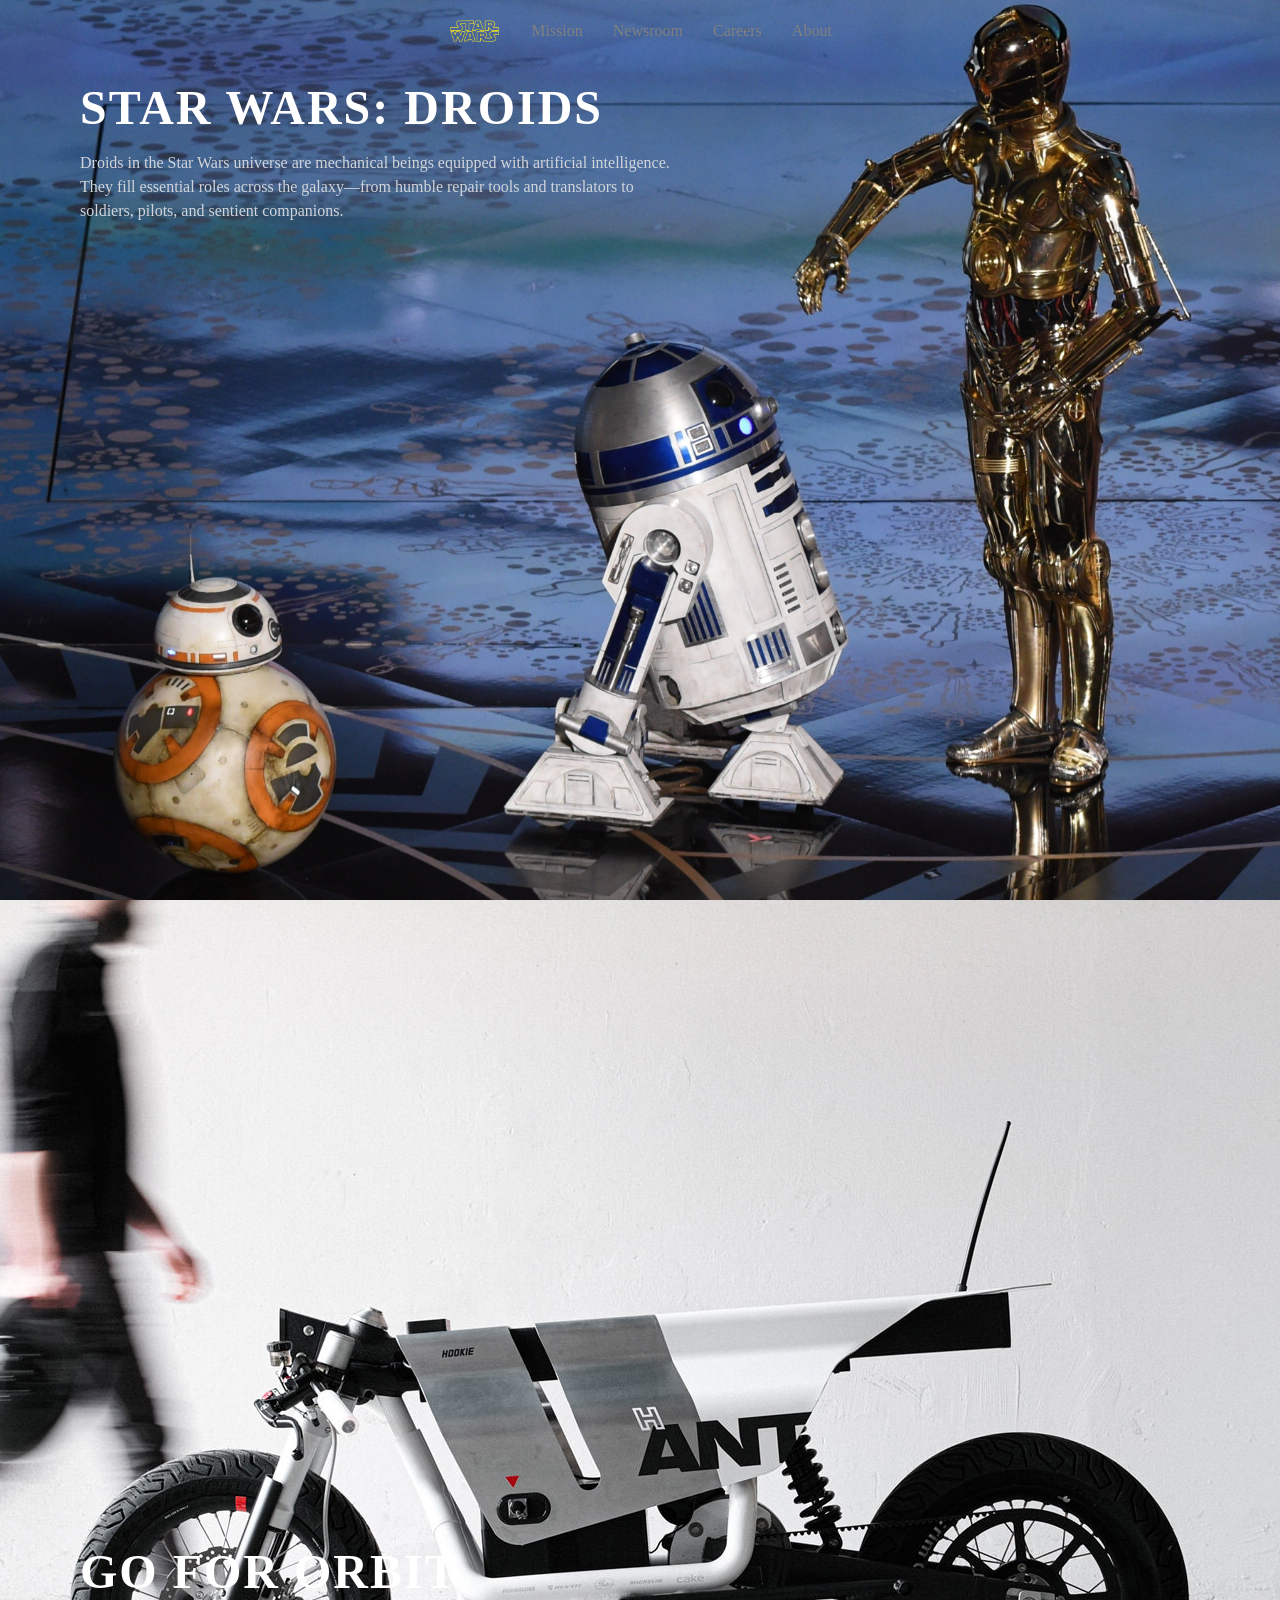
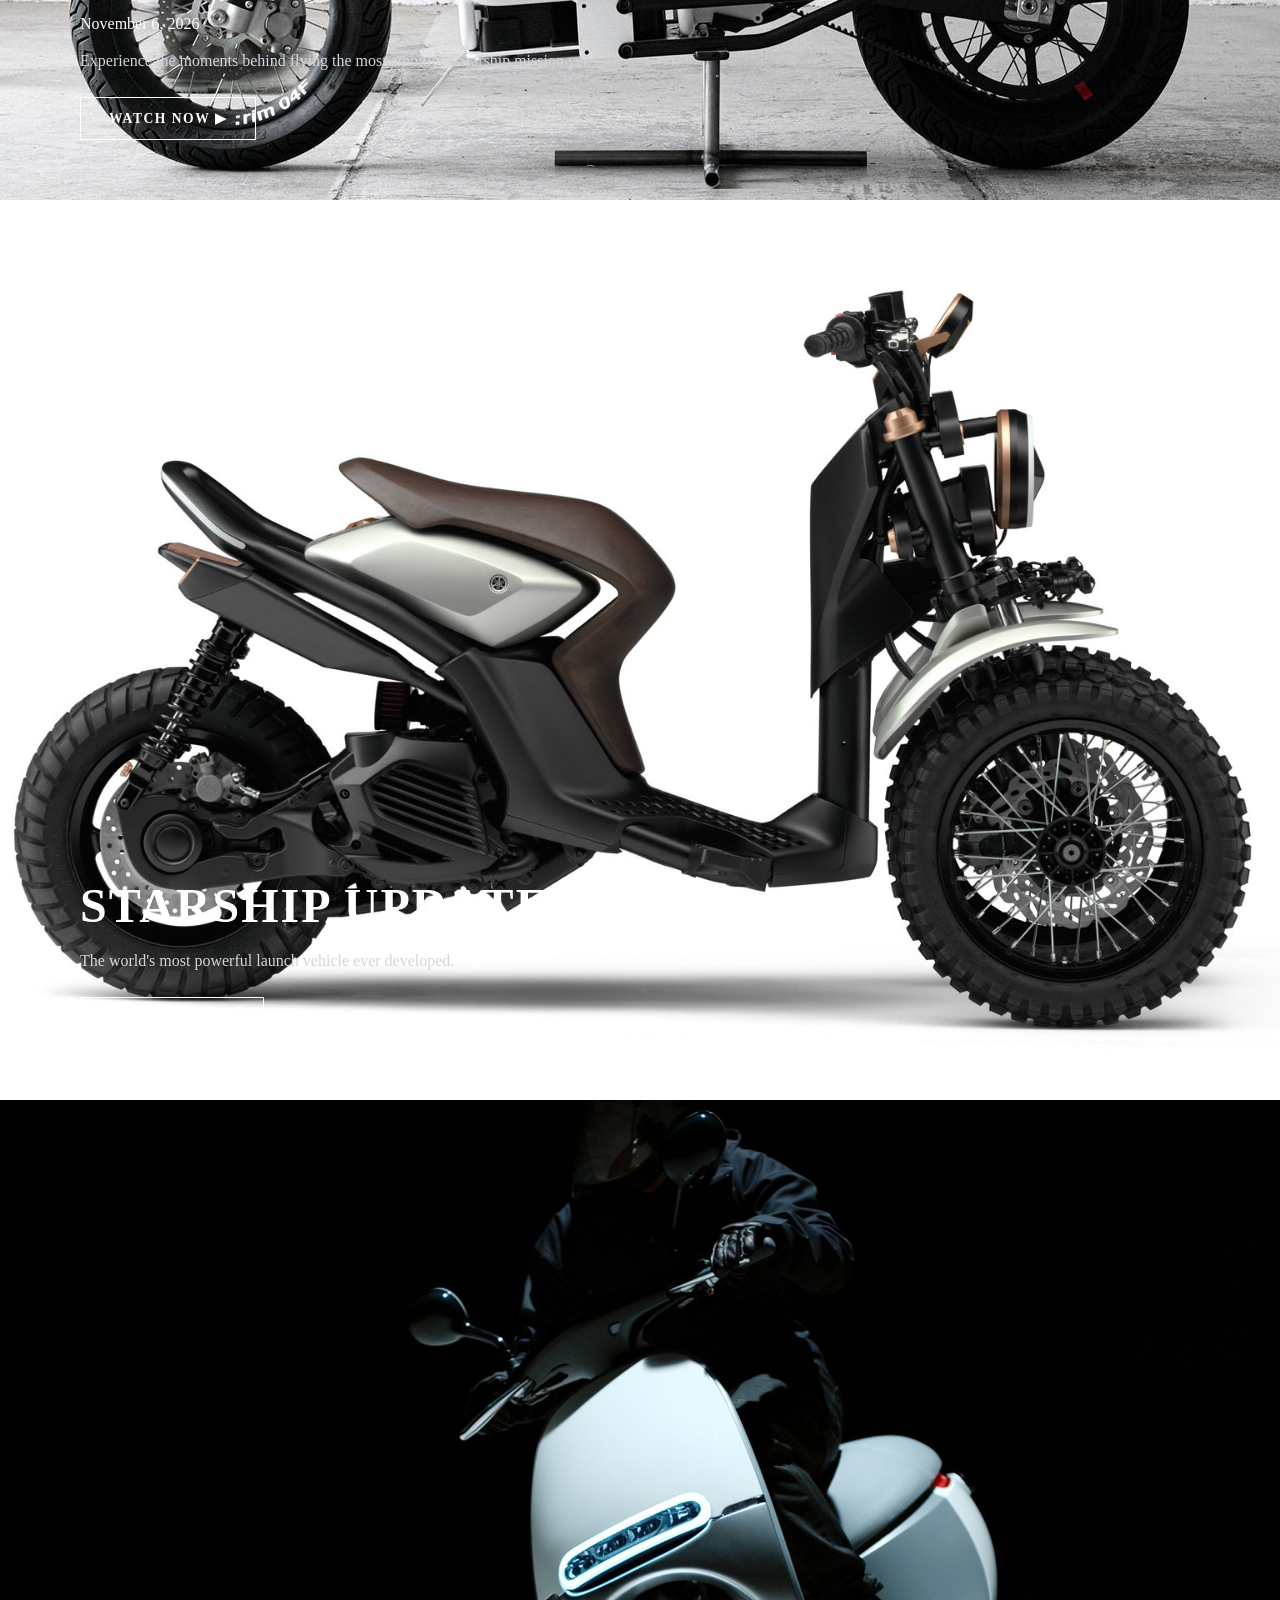
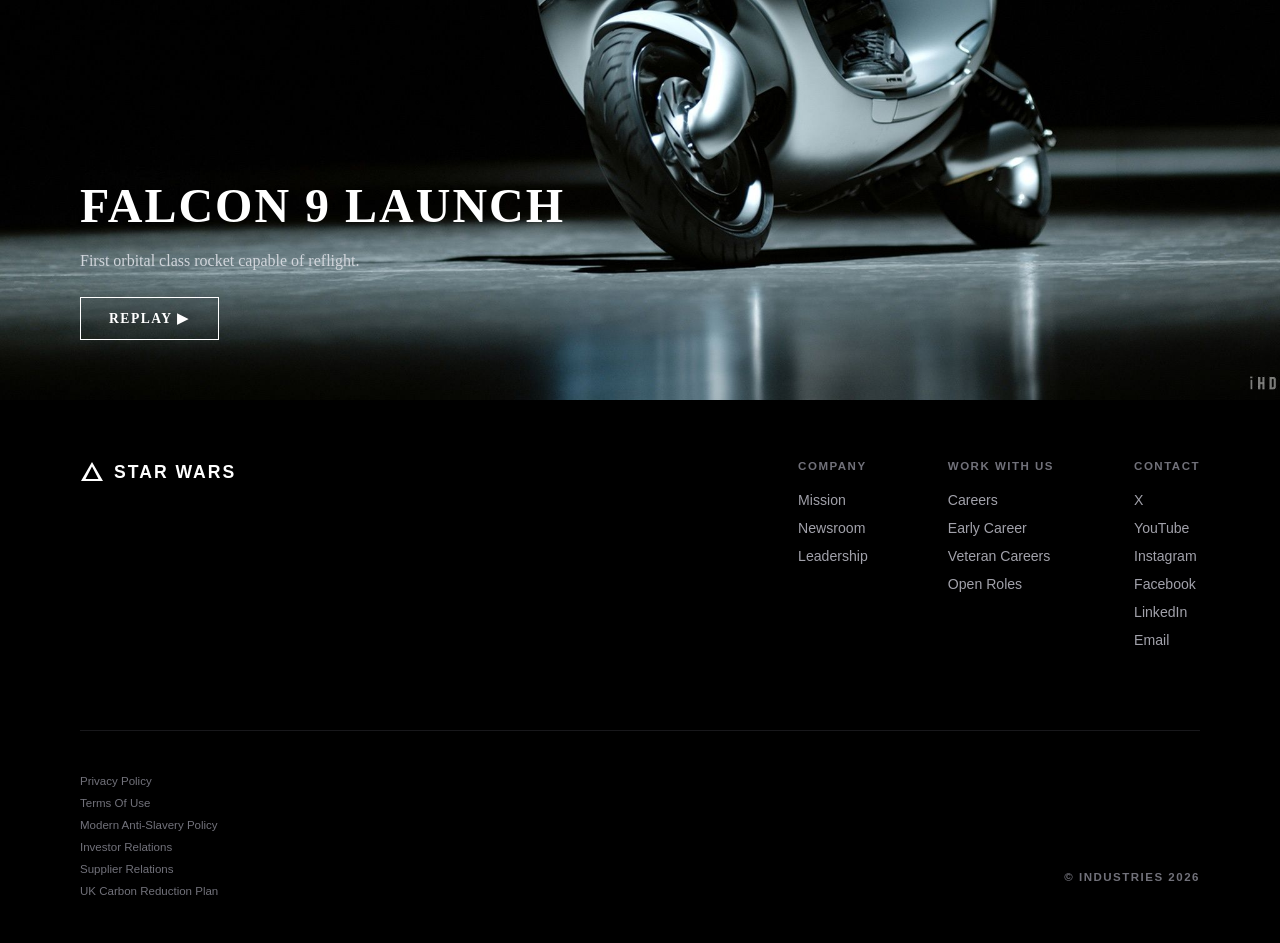
==== commit af8d3e1d: "game" ====
--- a/index.html
+++ b/index.html
@@ -3,7 +3,7 @@
 <head>
     <meta charset="UTF-8">
     <meta name="viewport" content="width=device-width, initial-scale=1.0">
-    <title>PhotoBox</title>
+    <title>OpenDroids</title>
     <link rel="stylesheet" href="style.css">
 </head>
 <body>
--- a/style.css
+++ b/style.css
@@ -10,7 +10,6 @@
         width: 100%;
     }
 }
-
 .navbar {
   position: fixed;
   top: 0;
@@ -23,7 +22,7 @@
   box-sizing: border-box;
   display: flex;            /* Puts logo and links on the SAME horizontal row */
   align-items: center;      /* Vertically aligns logo and links to the same height */
-  justify-content: ; /* Pushes logo to left, links to right */
+  justify-content: center; /* Pushes logo to left, links to right */
 }
 
 .navbar ul{
@@ -56,7 +55,8 @@
   position: relative;
   width: 100%;
   height: 100vh; /* 100% of viewport height */
-  background: url("img/all3.jpg") no-repeat center center/cover;
+  aspect-ratio: 16 / 9; /* Replace 16/9 with the photo's true width / height */
+  background: url("img/all3.jpg") no-repeat center 30%/cover;
   
   /* Positions text at the bottom left like SpaceX */
   display: flex;
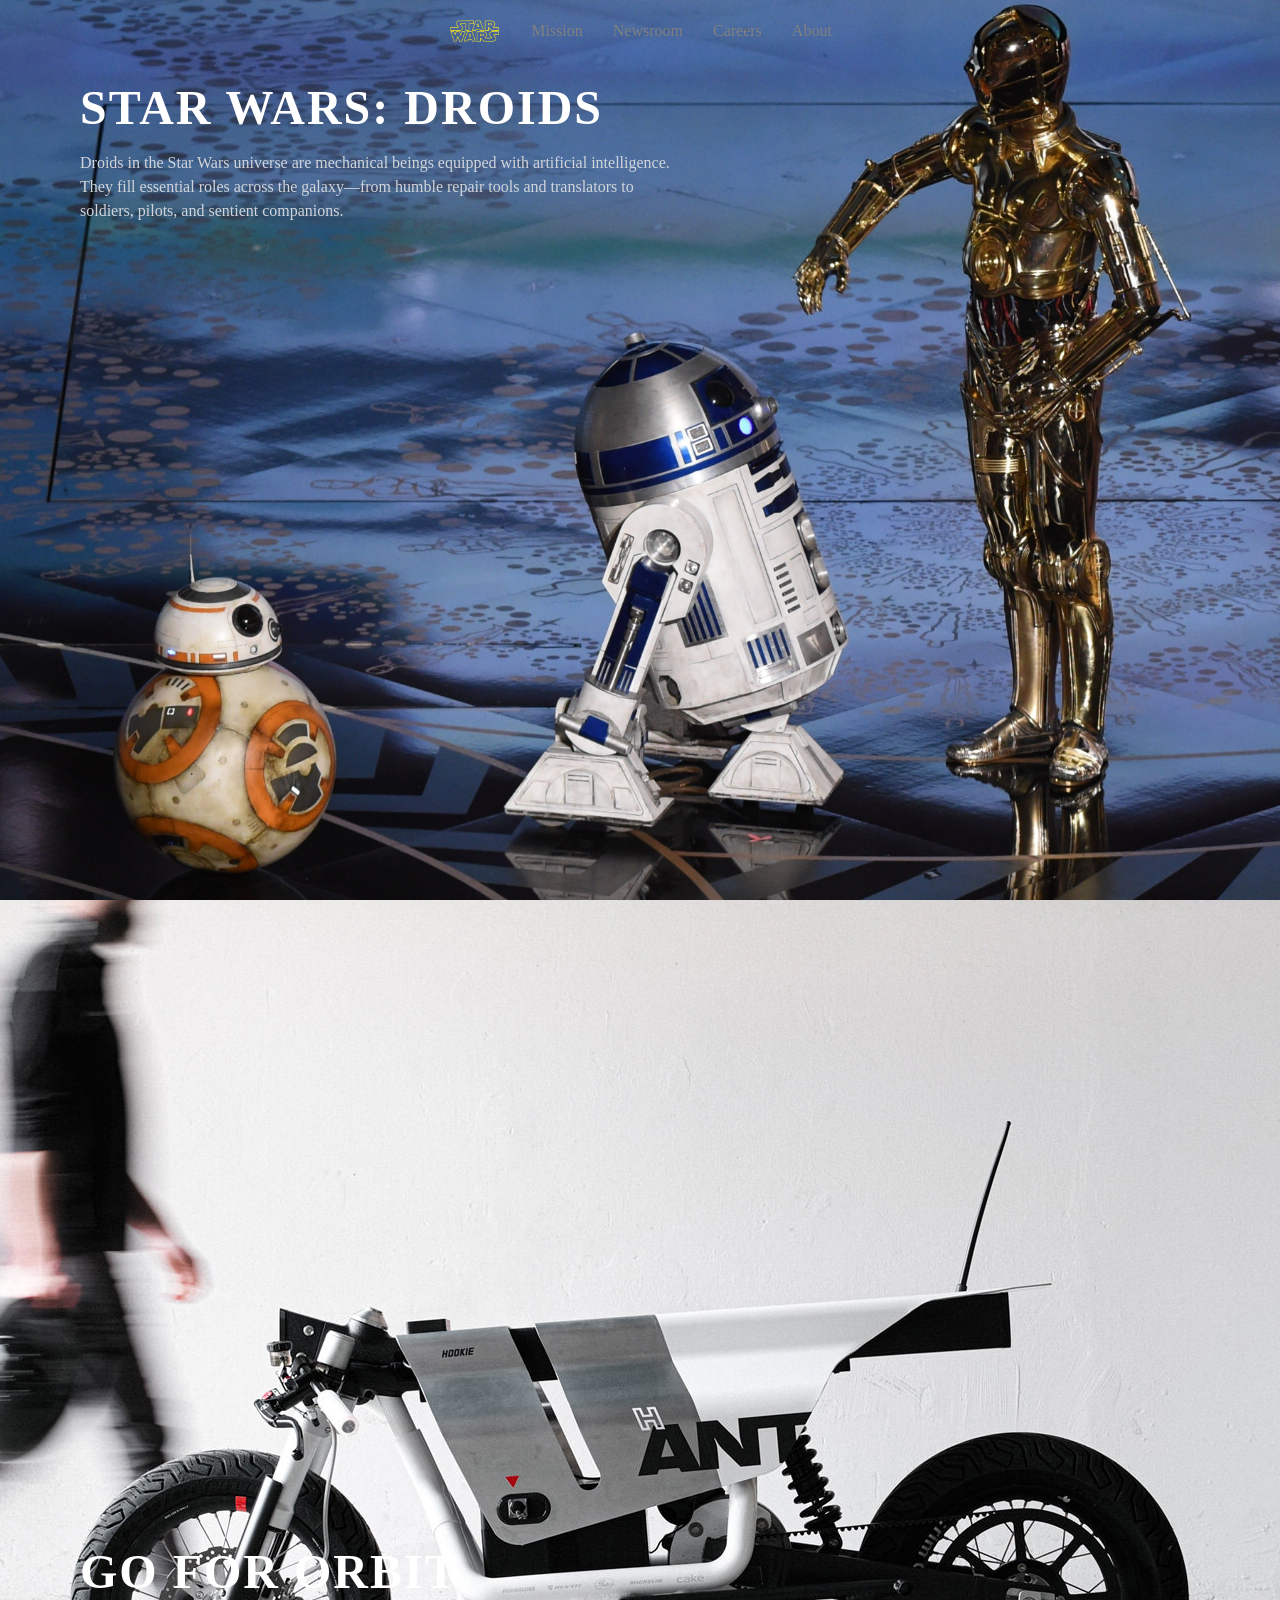
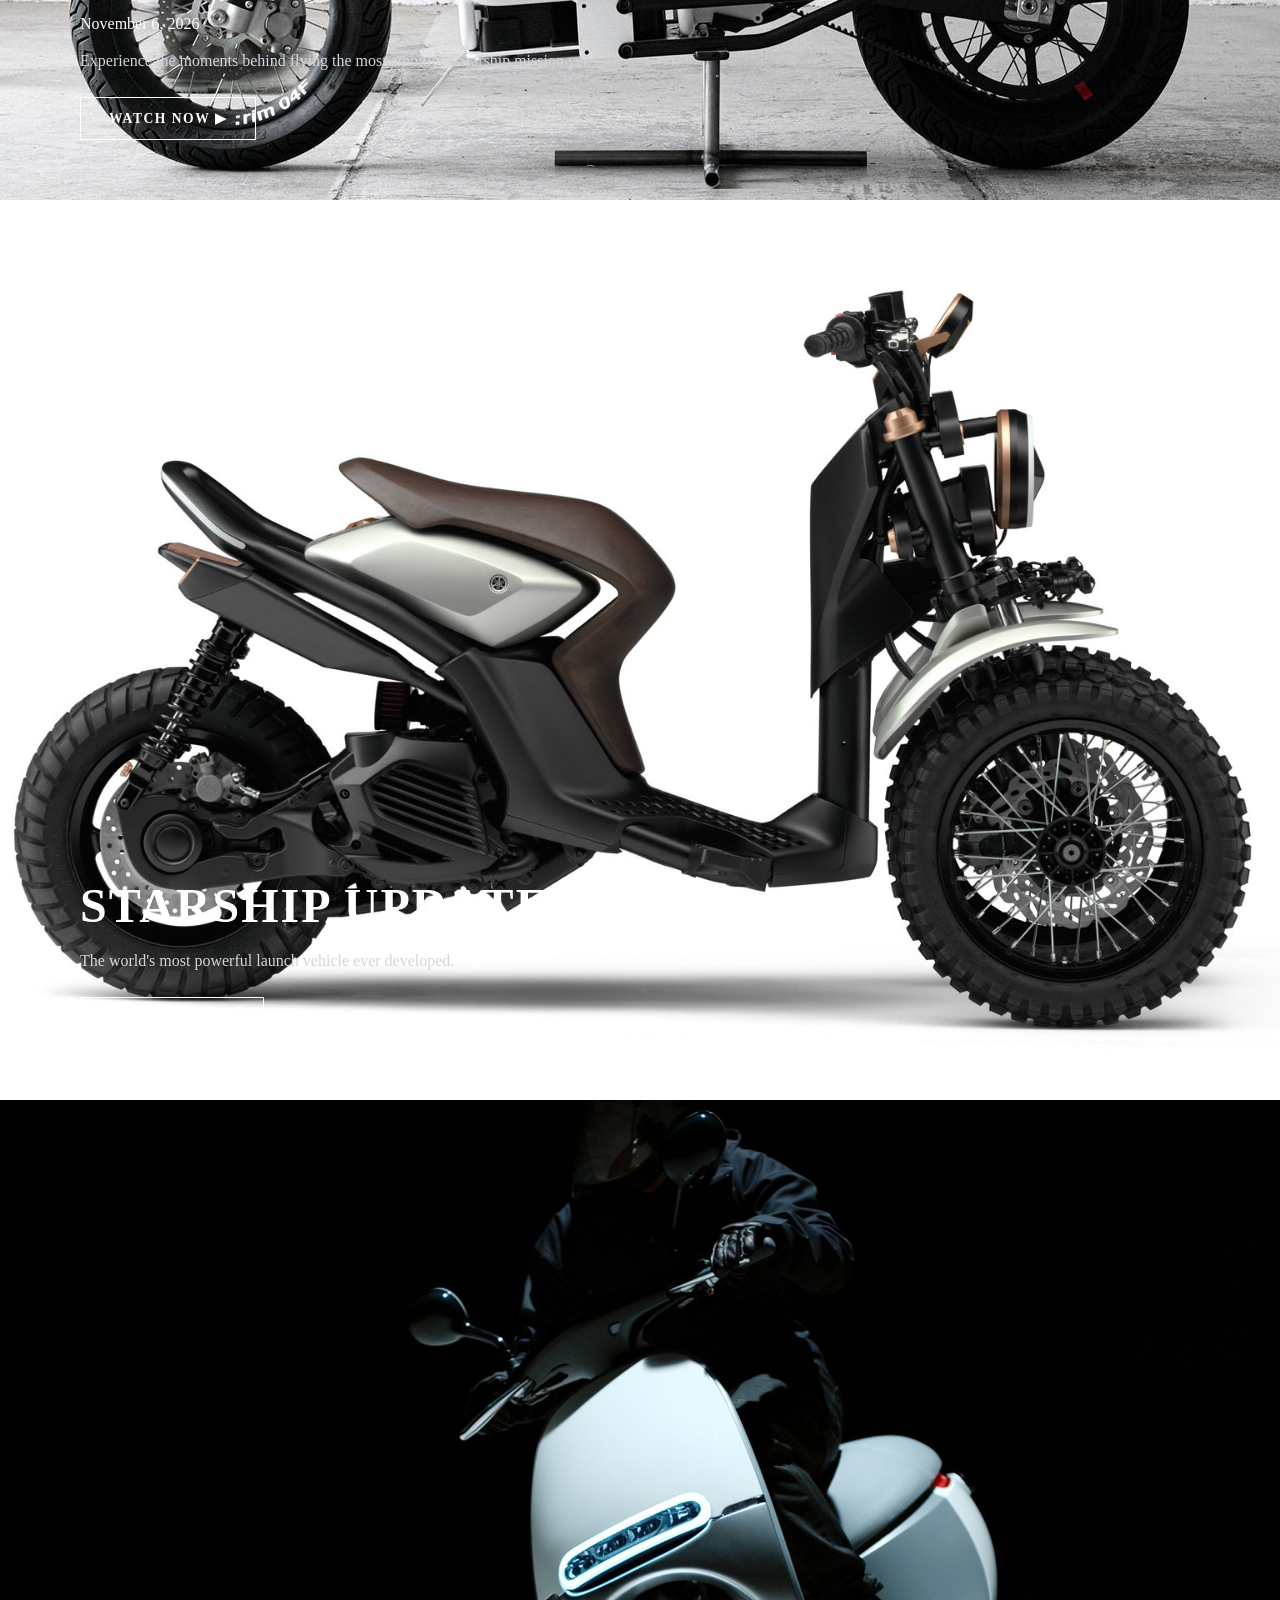
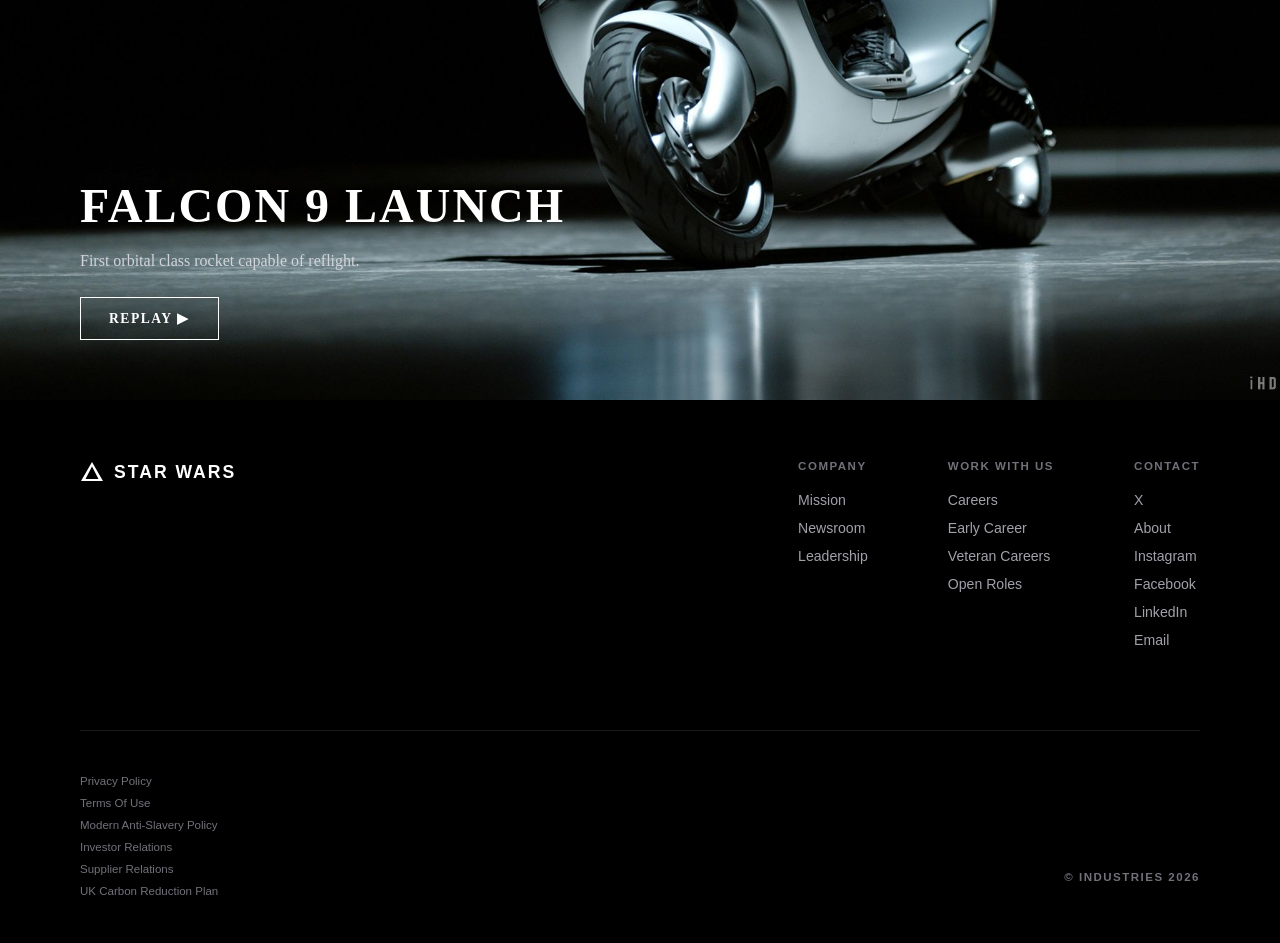
==== commit e9fec50a: "optimised" ====
--- a/index.html
+++ b/index.html
@@ -10,10 +10,10 @@
     <nav class="navbar">
        <a href="index.html" class="nav-logo"><img src="img/Star_Wars_Logo..png"  alt="Logo"></a>
         <ul>
-            <li><a href="R2D2.html">Mission</a></li>
-            <li><a href="C3PO.html">Newsroom</a></li>
-            <li><a href="BB28.html">Careers</a></li>
-            <li><a href="youtube.html">About</a></li>
+            <li><a href="Mission.html">Mission</a></li>
+            <li><a href="Newsroom.html">Newsroom</a></li>
+            <li><a href="Careers.html">Careers</a></li>
+            <li><a href="About.html">About</a></li>
         </ul>
     </nav>
     <section class="hero-image">
@@ -87,7 +87,7 @@
         <h4>CONTACT</h4>
         <ul>
           <li><a href="#">X</a></li>
-          <li><a href="#">YouTube</a></li>
+          <li><a href="#">About</a></li>
           <li><a href="#">Instagram</a></li>
           <li><a href="#">Facebook</a></li>
           <li><a href="#">LinkedIn</a></li>
